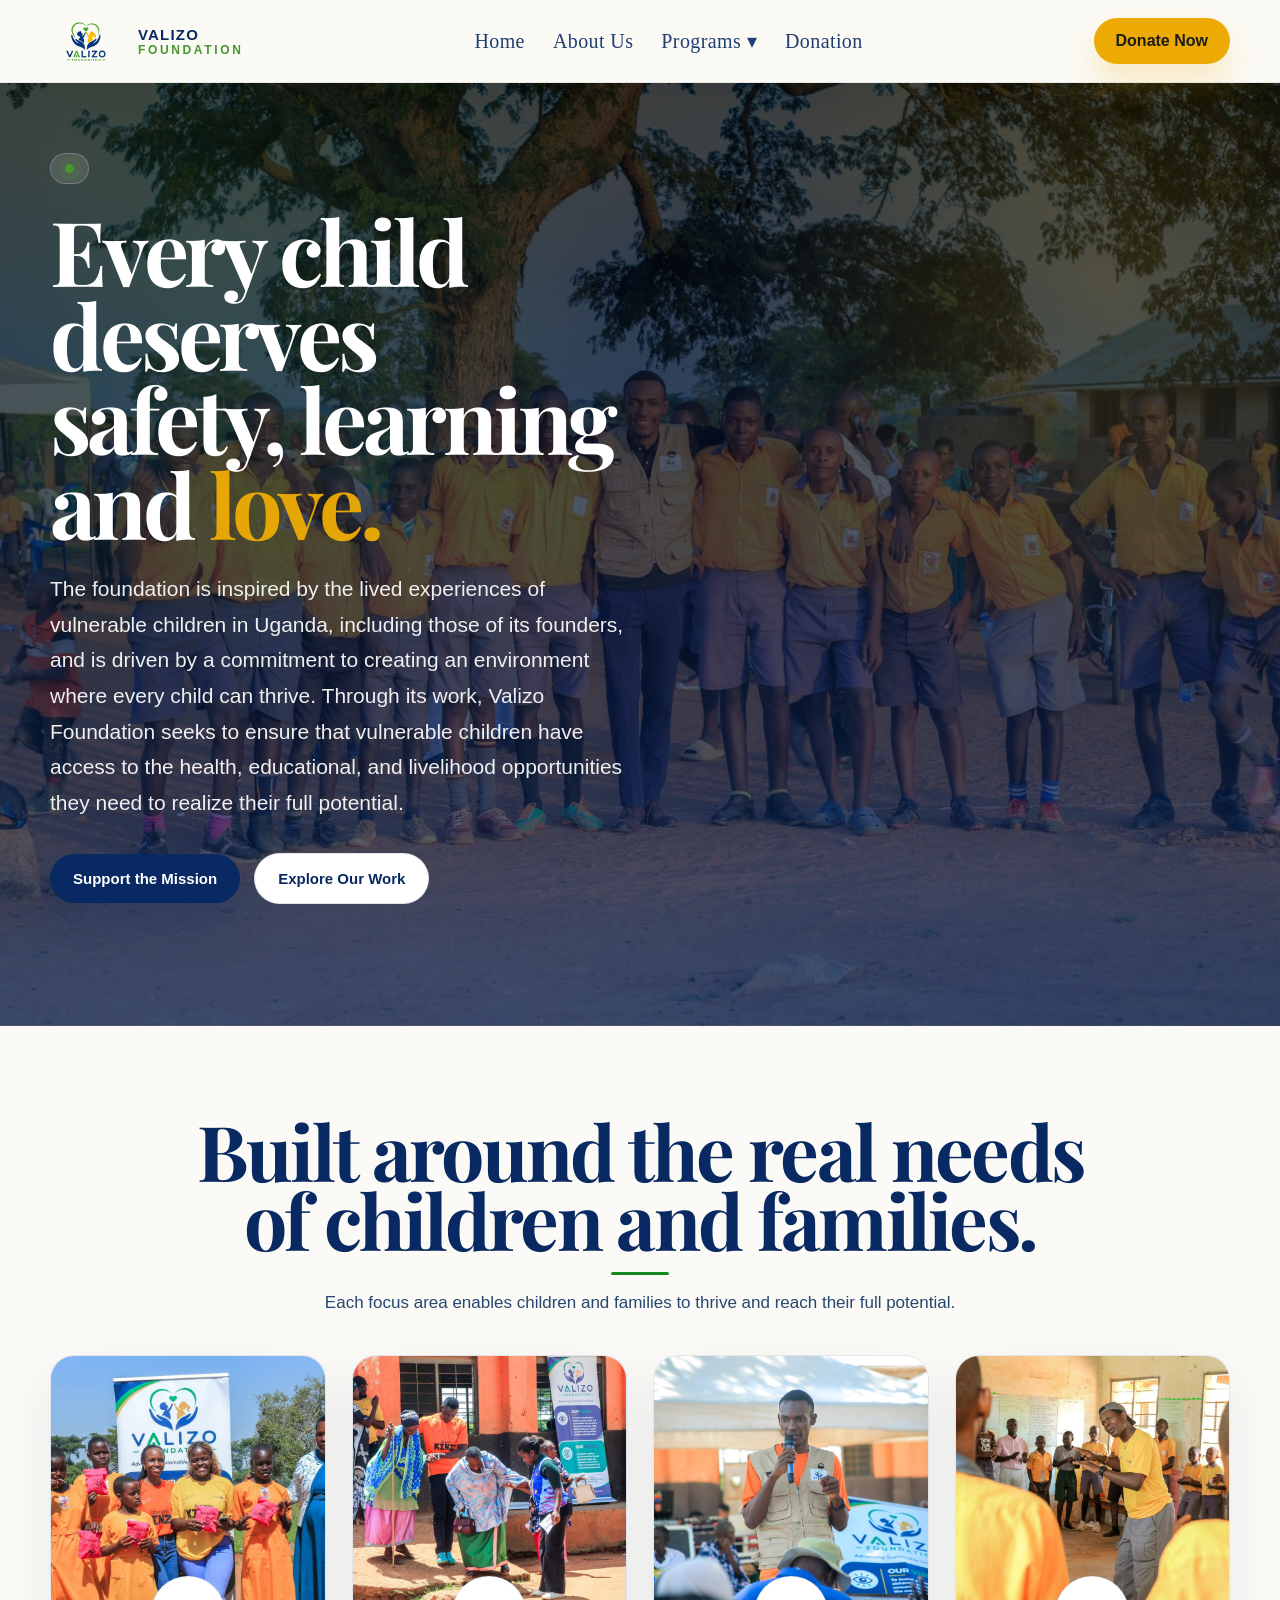
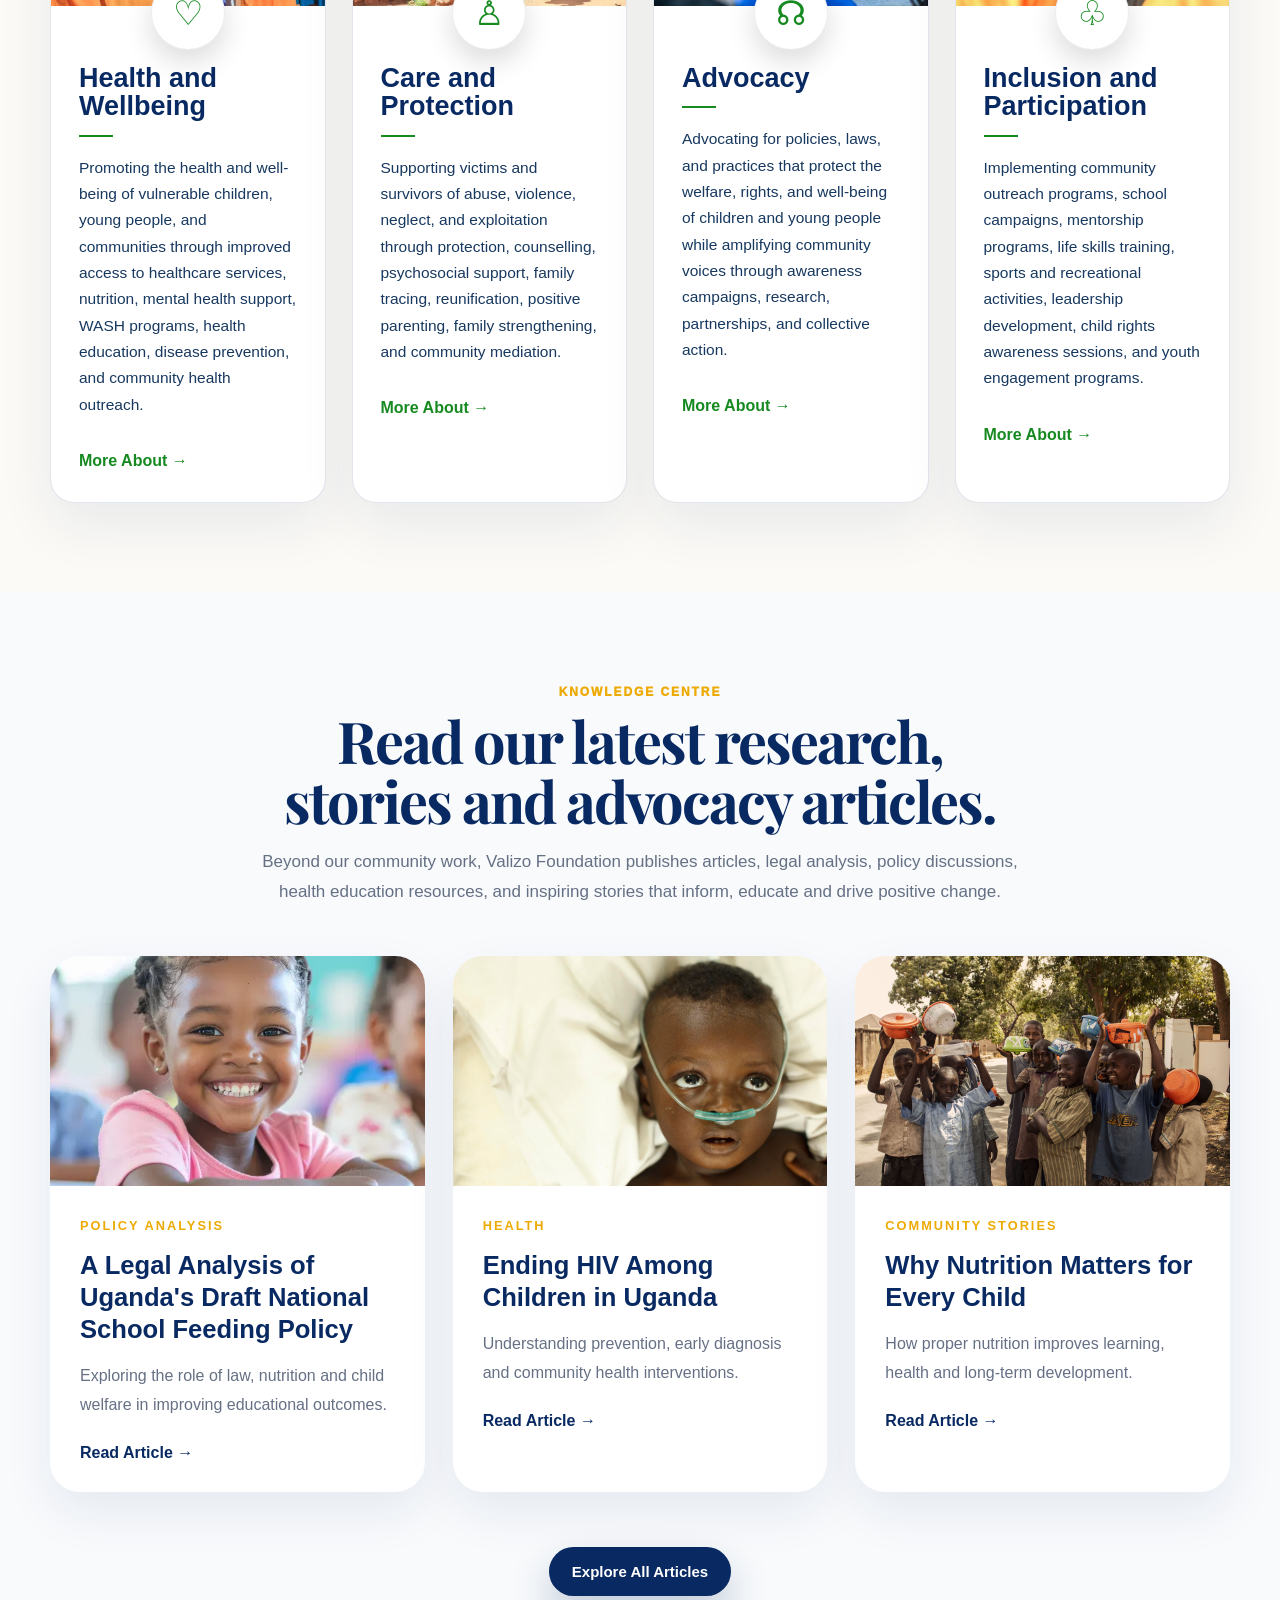
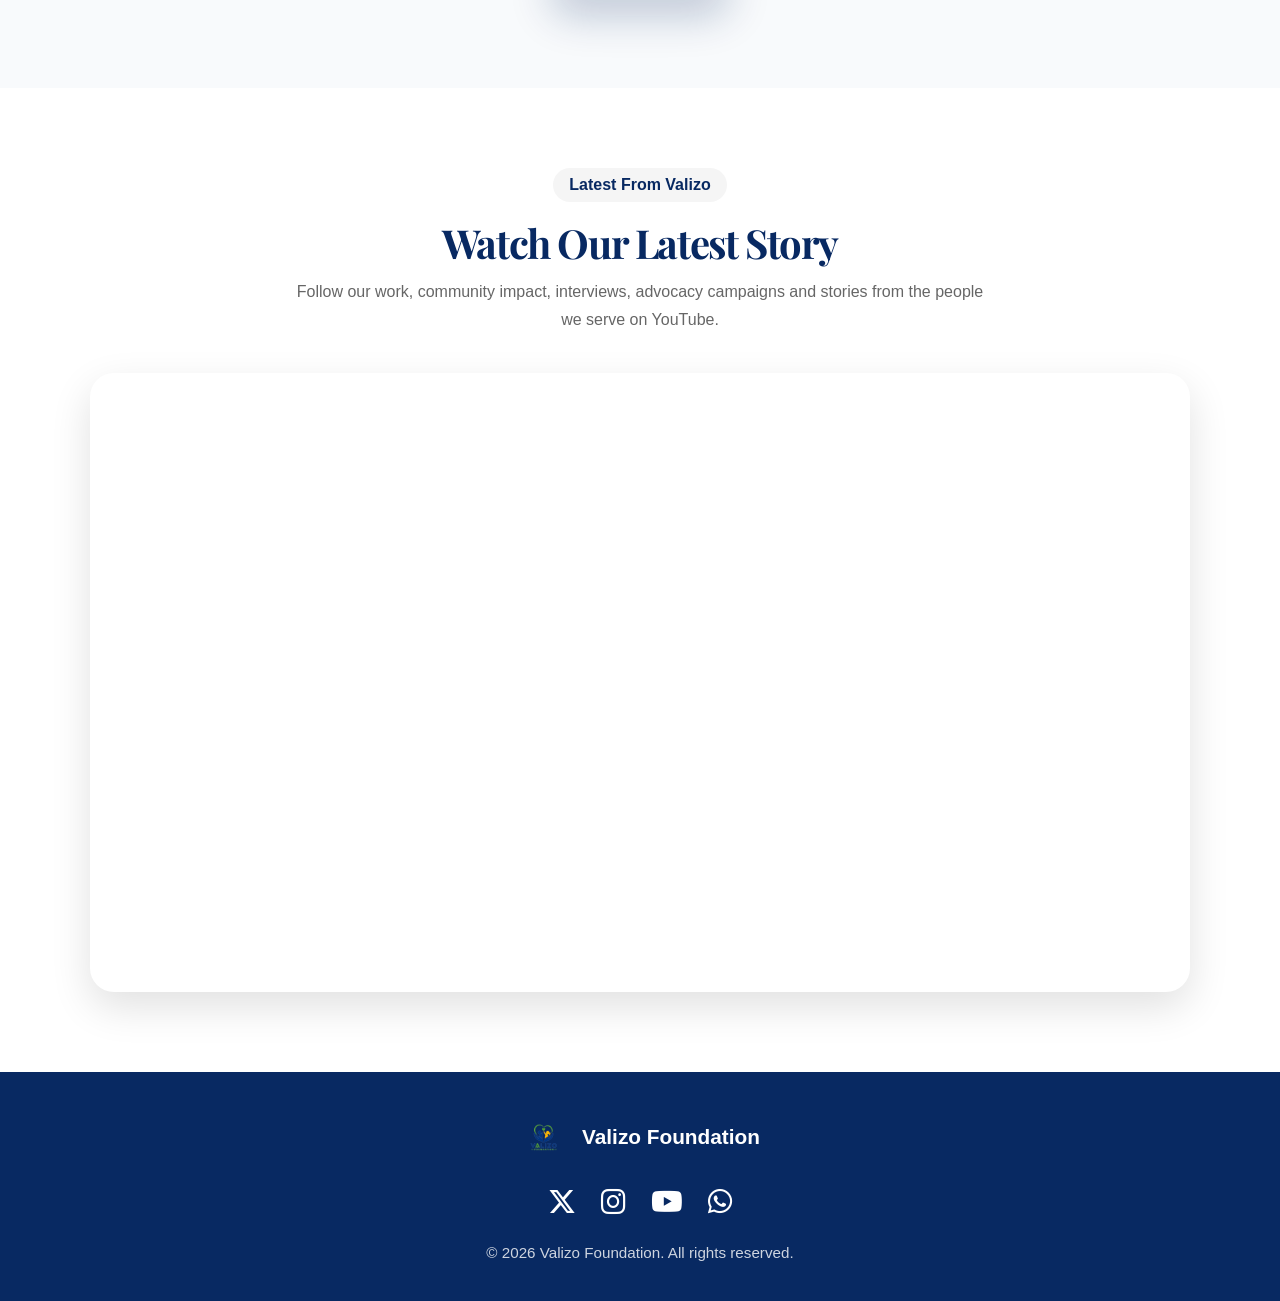
==== index.html @ 02eb1c88 "Update website content and add school feeding policy document" ====
<!DOCTYPE html>
<html lang="en">
<head>
  <meta charset="UTF-8" />
  <meta name="viewport" content="width=device-width, initial-scale=1.0" />

  <title>Valizo Foundation</title>
  <meta name="description" content=" Valizo Foundation supports vulnerable children and young people in hard-to-reach communities by providing assistance in basic needs, education, healthcare, advocacy, psychosocial support, and family strengthening. The foundation is inspired by the lived experiences of vulnerable children in Uganda, including those of its founders, and is driven by a commitment to creating an environment where every child can thrive. Through its work, Valizo Foundation seeks to ensure that vulnerable children have access to the health, educational, and livelihood opportunities they need to realize their full potential." />
  <link rel="preconnect" href="https://fonts.googleapis.com">
  <link rel="preconnect" href="https://fonts.gstatic.com" crossorigin>
  <link rel="stylesheet" href="https://cdnjs.cloudflare.com/ajax/libs/font-awesome/6.5.2/css/all.min.css">
  <link href="https://fonts.googleapis.com/css2?family=Inter:wght@400;500;600;700;800;900&family=Playfair+Display:wght@700;800&display=swap" rel="stylesheet">
  <link rel="stylesheet" href="css/style.css" />
  <link rel="stylesheet" href="css/responsive.css" />
</head>

<body>
  <header class="topbar">
    <nav class="nav" aria-label="Main navigation">
      <a class="brand" href="#home" aria-label="Valizo Foundation home">
        <img src="assets/valizo_logo.png" alt="Valizo Foundation logo" />
        <span class="brandText">
          <strong>Valizo</strong>
          <span>Foundation</span>
        </span>
      </a>

      <div class="links">
        <a href="#home">Home</a>
        <a href="about.html">About Us</a>

        <div class="dropdown">
          <a href="#programs">Programs ▾</a>
          <div class="dropdown-content">
            <a href="projects.html">Projects</a>
            <a href="advocacy.html">Advocacy</a>
            <a href="blogs.html">Blogs</a>

          </div>
        </div>

        <a href="donate.html">Donation</a>
      </div>

      <a class="donateBtn" href="donate.html">Donate Now</a>
      <button class="mobileMenu" aria-label="Open menu" aria-expanded="false">☰</button>
    </nav>
  </header>

  <main>
    <section class="hero heroHome" id="home">
      <div class="heroInner">
        <div class="heroCopy heroLight">
          <div class="eyebrow heroEyebrow"></div>

          <h1 class="heroTitle">
            Every child deserves safety, learning and <span>love.</span>
          </h1>

          <p class="lead heroLead">
         The foundation is inspired by the lived experiences of vulnerable children in Uganda, including those of its founders, and is driven by a commitment to creating an environment where every child can thrive. Through its work, Valizo Foundation seeks to ensure that vulnerable children have access to the health, educational, and livelihood opportunities they need to realize their full potential.
    
          </p>
          <div class="heroActions">
            <a class="primary" href="#donation">Support the Mission</a>
            <a class="secondary" href="#programs">Explore Our Work</a>
          </div>
        </div>
      </div>
    </section>
<section class="section programsClean" id="programs">
  <div class="container">

    <div class="programsHead">
      <h2>Built around the real needs<br>of children and families.</h2>
      <div class="headLine"></div>
      <p>Each focus area enables children and families to thrive and reach their full potential.</p>
    </div>

    <div class="programsGrid">

      <article class="programCard">
        <div class="programImage">
          <img src="assets/children27.jpg" alt="Valizo Foundation health and wellbeing">
        </div>
        <div class="programIcon">♡</div>
        <div class="programBody">
          <h3>Health and Wellbeing</h3>
          <span></span>
          <p>Promoting the health and well-being of vulnerable children, young people, and communities through improved access to healthcare services, nutrition, mental health support, WASH programs, health education, disease prevention, and community health outreach.</p>
          <a href="health-andwellbeing.html">More About →</a>
        </div>
      </article>

      <article class="programCard">
        <div class="programImage">
          <img src="assets/children28.jpg" alt="Valizo Foundation care and protection">
        </div>
        <div class="programIcon">♙</div>
        <div class="programBody">
          <h3>Care and Protection</h3>
          <span></span>
          <p>Supporting victims and survivors of abuse, violence, neglect, and exploitation through protection, counselling, psychosocial support, family tracing, reunification, positive parenting, family strengthening, and community mediation.</p>
          <a href="care-protection.html">More About  →</a>
        </div>
      </article>

      <article class="programCard">
        <div class="programImage">
          <img src="assets/children24.jpg" alt="Valizo Foundation advocacy">
        </div>
        <div class="programIcon">☊</div>
        <div class="programBody">
          <h3>Advocacy</h3>
          <span></span>
          <p>Advocating for policies, laws, and practices that protect the welfare, rights, and well-being of children and young people while amplifying community voices through awareness campaigns, research, partnerships, and collective action.</p>
          <a href="advocacy.html">More About →</a>
        </div>
      </article>

      <article class="programCard">
        <div class="programImage">
          <img src="assets/children29.jpg" alt="Valizo Foundation inclusion and participation">
        </div>
        <div class="programIcon">♧</div>
        <div class="programBody">
          <h3>Inclusion and Participation</h3>
          <span></span>
          <p>Implementing community outreach programs, school campaigns, mentorship programs, life skills training, sports and recreational activities, leadership development, child rights awareness sessions, and youth engagement programs.</p>
          <a href="inclusion-participation.html">More About →</a>
        </div>
      </article>

    </div>
  </div>
</section>


<section class="section aboutBlogs">
    <div class="container">

        <div class="sectionHead">
            <div class="label">Knowledge Centre</div>
            <h2>Read our latest research, stories and advocacy articles.</h2>

            <p>
                Beyond our community work, Valizo Foundation publishes articles,
                legal analysis, policy discussions, health education resources,
                and inspiring stories that inform, educate and drive positive change.
            </p>
        </div>

        <div class="blogPreviewGrid">

            <article class="blogPreviewCard">
                <img src="assets/children19.jpg" alt="Policy Analysis">

                <div class="blogPreviewBody">
                    <span>Policy Analysis</span>

                    <h3>
                        A Legal Analysis of Uganda's Draft National School Feeding Policy
                    </h3>

                    <p>
                        Exploring the role of law, nutrition and child welfare in improving educational outcomes.
                    </p>

                    <a href="school-feeding-policy.html">
                        Read Article →
                    </a>
                </div>
            </article>

            <article class="blogPreviewCard">
                <img src="assets/children17.jpg" alt="Health">

                <div class="blogPreviewBody">
                    <span>Health</span>

                    <h3>
                        Ending HIV Among Children in Uganda
                    </h3>

                    <p>
                        Understanding prevention, early diagnosis and community health interventions.
                    </p>

                    <a href="health-andwellbeing.html">
                        Read Article →
                    </a>
                </div>
            </article>

            <article class="blogPreviewCard">
                <img src="assets/children9.jpg" alt="Nutrition">

                <div class="blogPreviewBody">
                    <span>Community Stories</span>

                    <h3>
                        Why Nutrition Matters for Every Child
                    </h3>

                    <p>
                        How proper nutrition improves learning, health and long-term development.
                    </p>

                    <a href="nutrition.html">
                        Read Article →
                    </a>
                </div>
            </article>

        </div>

        <div class="blogsButton">
            <a href="blogs.html" class="primary">
                Explore All Articles
            </a>
        </div>

    </div>
</section>

    <section class="youtubeSection">
      <div class="youtubeInner">
        <span class="youtubeBadge">Latest From Valizo</span>

        <h2>Watch Our Latest Story</h2>

        <p>
          Follow our work, community impact, interviews, advocacy campaigns and stories from the people we serve on YouTube.
        </p>

        <div class="videoWrapper">
          <iframe
            src="https://www.youtube.com/embed/ygCQEAZRJg0"
            title="Valizo Foundation YouTube Video"
            frameborder="0"
            allowfullscreen>
          </iframe>
        </div>
      </div>
    </section>



    <!-- Donation Popup -->
<div class="donationModal" id="donationModal">
  <div class="donationOverlay"></div>

  <div class="donationPopup">
    <button class="closeDonation" id="closeDonation">&times;</button>

    <div class="donationSlider" id="donationSlider">

      <section class="donationStep">
        <span class="donateLabel">Step 1 of 3</span>
        <h2>Donation From</h2>
        <p>Tell us who is making this donation.</p>

        <label>Name</label>
        <input type="text" id="donorName" placeholder="Enter your full name">

        <label>Cause</label>
        <select id="donationCause">
          <option>Pay School Fees</option>
          <option>Medical Support</option>
          <option>Food Support</option>
          <option>Advocacy Campaigns</option>
          <option>Greatest Need</option>
        </select>

        <label>Amount</label>
        <input type="number" id="donationAmount" placeholder="Enter amount in UGX">

        <button class="modalNext" type="button" id="goToPayment">
          Continue
        </button>
      </section>

      <section class="donationStep">
        <span class="donateLabel">Step 2 of 3</span>
        <h2>Select Payment Mode</h2>
        <p>Choose how you would like to complete your donation.</p>

        <div class="paymentChoiceGrid">
          <button class="paymentChoice mtn" type="button" data-method="mtn">
            <span>MTN</span>
            <small>Mobile Money</small>
          </button>

          <button class="paymentChoice airtel" type="button" data-method="airtel">
            <span>Airtel</span>
            <small>Money</small>
          </button>

          <button class="paymentChoice visa" type="button" data-method="visa">
            <span>VISA</span>
            <small>Card Payment</small>
          </button>
        </div>

        <button class="modalBack" type="button" id="backToDetails">
          Back
        </button>
      </section>

      <section class="donationStep">
        <span class="donateLabel">Step 3 of 3</span>
        <h2 id="paymentTitle">Payment Details</h2>
        <p id="paymentDescription">
          Enter your payment details to continue.
        </p>

        <div class="selectedPaymentBadge" id="selectedPaymentBadge">
          MTN Mobile Money
        </div>

        <div class="mobileMoneyFields" id="mobileMoneyFields">
          <label id="phoneLabel">MTN Number</label>
          <input type="tel" id="mobileNumber" placeholder="Example: 256701777769">

          <p class="paymentNote">
            You will receive a prompt on your phone to enter your PIN.
          </p>
        </div>

        <div class="visaFields" id="visaFields">
          <label>Cardholder Name</label>
          <input type="text" placeholder="Name on card">

          <label>Card Number</label>
          <input type="text" placeholder="0000 0000 0000 0000">

          <div class="cardRow">
            <div>
              <label>Expiry Date</label>
              <input type="text" placeholder="MM/YY">
            </div>

            <div>
              <label>CVV</label>
              <input type="password" placeholder="123">
            </div>
          </div>
        </div>

        <div class="stepActions">
          <button class="modalBack" type="button" id="backToMethods">
            Back
          </button>

          <button class="submitDonation" type="button">
            Complete Donation
          </button>
        </div>
      </section>

    </div>
  </div>
</div>

<!-- Donation Popup End -->

  </main>

  <footer class="siteFooter">
    <div class="footerContent">
      <div class="footerLogo">
        <img src="assets/valizo_logo.png" alt="Valizo Foundation logo">
        <span>Valizo Foundation</span>
      </div>

      <div class="socialLinks">
        <a href="https://x.com/ValizoFoundati_" target="_blank" aria-label="Valizo Foundation on X">
          <i class="fa-brands fa-x-twitter"></i>
        </a>

        <a href="https://instagram.com/valizofoundation" target="_blank" aria-label="Valizo Foundation on Instagram">
          <i class="fa-brands fa-instagram"></i>
        </a>

        <a href="https://youtube.com/@valizofoundation" target="_blank" aria-label="Valizo Foundation on YouTube">
          <i class="fa-brands fa-youtube"></i>
        </a>

        <a href="https://wa.me/2567017777769" target="_blank" aria-label="Valizo Foundation on WhatsApp">
          <i class="fa-brands fa-whatsapp"></i>
        </a>
      </div>

      <p class="copyright">
        © <span id="year"></span> Valizo Foundation. All rights reserved.
      </p>
    </div>
  </footer>
  

  <script src="js/main.js"></script>
  <script async src="https://platform.twitter.com/widgets.js" charset="utf-8"></script>
</body>
</html>
---- css/style.css ----
:root {
      --green: #46982f;
      --blue: #082962;
      --gold: #edaa04;
      --ink: #0e1e35;
      --muted: #657084;
      --soft: #f7f7f2;
      --cream: #fbfaf5;
      --white: #ffffff;
      --line: rgba(8, 41, 98, 0.12);
      --shadow: 0 24px 70px rgba(8, 41, 98, 0.12);
    }

    * { box-sizing: border-box; margin: 0; padding: 0; }
    html { scroll-behavior: smooth; }
    body {
       font-family: 'Lora', sans-serif;
      color: var(--ink);
      background: var(--cream);
      overflow-x: hidden;
      
    }

    h1,h2,h3,h4,h5,h6 {font-family: 'Cormorant Garamond', sans-serif;}
    a { color: inherit; text-decoration: none; }
    img { max-width: 100%; display: block; 
     font-weight:600;
    letter-spacing:-0.02em;
    
    }
    

    .topbar {
      position: sticky;
      top: 0;
      z-index: 50;
      background: rgba(251, 250, 245, 0.88);
      backdrop-filter: blur(18px);
      border-bottom: 1px solid rgba(8, 41, 98, 0.08);
    }

    .nav {
      width: min(1180px, calc(100% - 36px));
      margin: 0 auto;
      height: 82px;
      display: flex;
      align-items: center;
      justify-content: space-between;
      gap: 24px;
    }

    .brand { display: flex; align-items: center; gap: 12px; }
    .brand img { width: 76px; height: auto; }
    .brandText strong { display: block; color: var(--blue); font-size: 15px; letter-spacing: .08em; text-transform: uppercase; }
    .brandText span { display: block; color: var(--green); font-size: 12px; font-weight: 800; letter-spacing: .22em; text-transform: uppercase; }

   .links {
  display: flex;
  align-items: center;
  gap: 28px;
  color: var(--blue);
}

.links a,
.dropdown > a {
  font-family: "DM Serif Display", serif;
  font-size: 20px;
  font-weight: 400;
  letter-spacing: .02em;
  opacity: .9;
  transition: .3s ease;
}

.links a:hover,
.dropdown > a:hover {
  color: var(--green);
  opacity: 1;
}

/* Dropdown */
.dropdown {
  position: relative;
}

.dropdown > a {
  display: flex;
  align-items: center;
  gap: 6px;
}

.dropdown-content {
  position: absolute;
  top: calc(100% + 12px);
  left: 0;
  min-width: 200px;
  background: white;
  border: 1px solid var(--line);
  border-radius: 18px;
  padding: 10px 0;
  box-shadow: 0 18px 52px rgba(8, 41, 98, .10);
  opacity: 0;
  visibility: hidden;
  transform: translateY(8px);
  transition: all .25s ease;
  z-index: 1000;
}

.dropdown-content a {
  display: block;
  padding: 12px 18px;
  color: var(--blue);
  font-size: 14px;
  font-weight: 700;
}

.dropdown-content a:hover {
  background: rgba(70, 152, 47, .08);
  color: var(--green);
}

.dropdown:hover .dropdown-content {
  opacity: 1;
  visibility: visible;
  transform: translateY(0);
}

    .donateBtn {
      display: inline-flex;
      align-items: center;
      justify-content: center;
      border-radius: 999px;
      padding: 14px 22px;
      background: var(--gold);
      color: #1b1b1b;
      font-weight: 900;
      box-shadow: 0 18px 34px rgba(237, 170, 4, .22);
    }

    .mobileMenu { display: none; width: 44px; height: 44px; border-radius: 999px; border: 1px solid var(--line); background: white; color: var(--blue); font-size: 22px; }

    .hero {
      position: relative;
      overflow: hidden;
      min-height: calc(100vh - 82px);
      display: grid;
      align-items: center;
      padding: 70px 0 80px;
    }

    .hero::before {
      content: "";
      position: absolute;
      inset: 0;
      background:
        radial-gradient(circle at 16% 20%, rgba(70, 152, 47, .14), transparent 26rem),
        radial-gradient(circle at 87% 22%, rgba(237, 170, 4, .18), transparent 24rem),
        radial-gradient(circle at 70% 86%, rgba(8, 41, 98, .10), transparent 30rem);
      pointer-events: none;
    }

    .heroInner {
      position: relative;
      width: min(1180px, calc(100% - 36px));
      margin: 0 auto;
      display: grid;
      grid-template-columns: 1.02fr .98fr;
      align-items: center;
      gap: 54px;
    }

    .eyebrow {
      display: inline-flex;
      align-items: center;
      gap: 10px;
      padding: 10px 14px;
      background: rgba(70, 152, 47, .12);
      border: 1px solid rgba(70, 152, 47, .16);
      border-radius: 999px;
      color: var(--green);
      font-size: 12px;
      font-weight: 900;
      letter-spacing: .12em;
      text-transform: uppercase;
      margin-bottom: 24px;
    }

    .eyebrow::before { content: ""; width: 9px; height: 9px; border-radius: 50%; background: var(--green); box-shadow: 0 0 0 7px rgba(70, 152, 47, .14); }

    h1 {
      font-family: "Playfair Display", Georgia, serif;
      font-size: clamp(48px, 7vw, 92px);
      line-height: .94;
      color: var(--blue);
      letter-spacing: -.045em;
      margin-bottom: 26px;
    }

    h1 span { color: var(--green); }

    .lead {max-width: 650px; color: var(--muted); font-size: clamp(17px, 2vw, 21px); line-height: 1.7; margin-bottom: 32px; }

    .heroActions { display: flex; flex-wrap: wrap; gap: 14px; align-items: center; margin-bottom: 42px; }
    .primary, .secondary { border-radius: 999px; padding: 16px 23px; font-size: 15px; font-weight: 900; display: inline-flex; align-items: center; justify-content: center; }
    .primary { background: var(--blue); color: white; box-shadow: 0 20px 42px rgba(8, 41, 98, .24); }
    .secondary { background: white; color: var(--blue); border: 1px solid var(--line); }

    .quickStats { display: grid; grid-template-columns: repeat(3, 1fr); gap: 14px; max-width: 680px; }
    .stat { background: rgba(255,255,255,.78); border: 1px solid var(--line); border-radius: 22px; padding: 20px; box-shadow: 0 18px 48px rgba(8, 41, 98, .07); }
    .stat strong { display: block; font-size: 25px; color: var(--gold); margin-bottom: 8px; }
    .stat span { color: var(--muted); font-size: 13px; line-height: 1.45; font-weight: 700; }

    .visual {
      position: relative;
      min-height: 620px;
      display: grid;
      place-items: center;
    }

    .ugandaShape {
      position: absolute;
      width: min(520px, 92%);
      aspect-ratio: 1;
      right: 0;
      top: 18px;
      opacity: .96;
      filter: drop-shadow(0 34px 50px rgba(8, 41, 98, .10));
    }

    .photoMain {
      position: relative;
      z-index: 2;
      width: min(390px, 78%);
      aspect-ratio: 1;
      border-radius: 50%;
      border: 12px solid white;
      background: linear-gradient(135deg, rgba(8, 41, 98, .10), rgba(70, 152, 47, .14));
      display: grid;
      place-items: center;
      text-align: center;
      color: var(--blue);
      font-weight: 900;
      box-shadow: var(--shadow);
      overflow: hidden;
    }

    .photoMain::after, .photoSmall::after, .founderPhoto::after, .storyPhoto::after, .campaignPhoto::after {
      content: attr(data-label);
      position: absolute;
      inset: 0;
      display: grid;
      place-items: center;
      padding: 20px;
      color: rgba(8, 41, 98, .72);
      font-weight: 900;
      text-align: center;
      background:
        linear-gradient(135deg, rgba(255,255,255,.50), rgba(255,255,255,.12));
    }

    .photoSmall {
      position: absolute;
      z-index: 3;
      border-radius: 50%;
      border: 8px solid white;
      background: rgba(237, 170, 4, .15);
      box-shadow: 0 18px 46px rgba(8, 41, 98, .14);
      overflow: hidden;
    }
    .photoSmall.one { width: 132px; height: 132px; left: 32px; top: 128px; }
    .photoSmall.two { width: 118px; height: 118px; right: 22px; bottom: 120px; }
    .photoSmall.three { width: 92px; height: 92px; left: 118px; bottom: 70px; background: rgba(70, 152, 47, .14); }

    .floatingCard {
      position: absolute;
      z-index: 4;
      left: 6px;
      bottom: 18px;
      width: min(310px, 82%);
      background: var(--blue);
      color: white;
      border-radius: 26px;
      padding: 22px;
      box-shadow: 0 26px 62px rgba(8, 41, 98, .26);
    }
    .floatingCard small { display: block; color: rgba(255,255,255,.74); font-weight: 900; text-transform: uppercase; letter-spacing: .12em; margin-bottom: 9px; font-size: 11px; }
    .floatingCard p { font-size: 19px; line-height: 1.35; font-weight: 900; }

    .section { padding: 92px 0; }
    .container { width: min(1180px, calc(100% - 36px)); margin: 0 auto; }
    .sectionHead { text-align: center; max-width: 780px; margin: 0 auto 46px; }
    .label { color: var(--gold); font-size: 12px; letter-spacing: .16em; text-transform: uppercase; font-weight: 950; margin-bottom: 12px; }
    h2 { font-family: "Playfair Display", Georgia, serif; color: var(--blue); font-size: clamp(34px, 4.5vw, 58px); line-height: 1.04; letter-spacing: -.035em; margin-bottom: 16px; }
    .sectionHead p { color: var(--muted); font-size: 17px; line-height: 1.75; }

    .cards { display: grid; grid-template-columns: repeat(4, 1fr); gap: 20px; }
    .card { background: white; border: 1px solid var(--line); border-radius: 28px; padding: 26px; box-shadow: 0 18px 52px rgba(8, 41, 98, .07); transition: transform .25s ease, box-shadow .25s ease; }
    .card:hover { transform: translateY(-5px); box-shadow: var(--shadow); }
    .icon { width: 54px; height: 54px; border-radius: 18px; display: grid; place-items: center; background: rgba(237, 170, 4, .14); color: var(--blue); font-size: 25px; margin-bottom: 18px; }
    .card h3 { color: var(--blue); font-size: 20px; margin-bottom: 11px; }
    .card p { color: var(--muted); line-height: 1.65; font-size: 14px; }

    .story { background: white; }
    .storyGrid { display: grid; grid-template-columns: .92fr 1.08fr; gap: 58px; align-items: center; }
    .storyMedia { position: relative; min-height: 450px; }
    .storyPhoto { position: absolute; border-radius: 42px; background: linear-gradient(135deg, rgba(8, 41, 98, .08), rgba(70, 152, 47, .14)); overflow: hidden; box-shadow: var(--shadow); border: 10px solid white; }
    .storyPhoto.big { width: 76%; aspect-ratio: .86; left: 0; top: 0; }
    .storyPhoto.small { width: 44%; aspect-ratio: 1; right: 0; bottom: 0; border-radius: 50%; background: rgba(237, 170, 4, .15); }
    .storyText .label { margin-bottom: 16px; }
    .storyPhoto::after {display: none;}
    .storyText p { color: var(--muted); font-size: 17px; line-height: 1.8; margin-bottom: 18px; }
    .quote { margin-top: 28px; padding: 24px; border-left: 5px solid var(--green); background: var(--soft); border-radius: 0 24px 24px 0; color: var(--blue); font-weight: 900; line-height: 1.55; }

    .campaigns { background: var(--cream); }
    .campaignGrid { display: grid; grid-template-columns: repeat(4, 1fr); gap: 22px; }
    .campaign { overflow: hidden; border-radius: 30px; background: white; border: 1px solid var(--line); box-shadow: 0 18px 52px rgba(8, 41, 98, .07); }
    .campaignPhoto { position: relative; height: 210px; background: linear-gradient(135deg, rgba(8, 41, 98, .10), rgba(237, 170, 4, .14)); overflow: hidden; }
    .campaignBody { padding: 24px; }
    .campaignBody h3 { color: var(--blue); font-size: 21px; margin-bottom: 10px; }
    .campaignBody p { color: var(--muted); line-height: 1.65; font-size: 14px; margin-bottom: 18px; }
    .learn { color: var(--green); font-weight: 950; font-size: 14px; }

    .founders { background: rgba(255, 255, 255, 0.988); }
    .founderGrid { display: grid; grid-template-columns: repeat(3, 1fr); gap: 22px; }
    .founder { text-align: center; padding: 26px; border-radius: 30px; background: var(--cream); border: 1px solid var(--line); }
    .founderPhoto { position: relative; width: 168px; aspect-ratio: 1; border-radius: 50%; margin: 0 auto 18px; background: linear-gradient(135deg, rgba(8, 41, 98, .10), rgba(70, 152, 47, .14)); overflow: hidden; border: 8px solid white; }
    .founder h3 { color: var(--blue); font-size: 19px; margin-bottom: 7px; }
    .founder p { color: var(--muted); line-height: 1.6; font-size: 14px; }
    .founderPhoto::after {display: none;}
    .founderPhoto img {width: 100%;height: 100%; object-fit: cover;}

   

    .cta { padding: 92px 0; background: var(--blue); color: white; position: relative; overflow: hidden; }
    .cta::before { content: ""; position: absolute; width: 460px; height: 460px; border-radius: 50%; background: rgba(70, 152, 47, .24); right: -140px; top: -150px; }
    .cta::after { content: ""; position: absolute; width: 300px; height: 300px; border-radius: 50%; background: rgba(237, 170, 4, .24); left: -120px; bottom: -130px; }
    .ctaInner { position: relative; z-index: 1; display: grid; grid-template-columns: 1fr auto; gap: 30px; align-items: center; }
    .cta h2 { color: white; max-width: 760px; margin-bottom: 12px; }
    .cta p { color: rgba(255,255,255,.78); font-size: 17px; line-height: 1.7; max-width: 680px; }
    .cta .donateBtn { background: var(--gold); color: #1b1b1b; }

    footer { background: #061d46; color: rgba(255,255,255,.74); padding: 42px 0; }
    .footerInner { width: min(1180px, calc(100% - 36px)); margin: 0 auto; display: flex; justify-content: space-between; gap: 20px; align-items: center; }
    .footerBrand { display: flex; align-items: center; gap: 12px; color: white; font-weight: 900; }
    .footerBrand img { width: 58px; border-radius: 12px; }

/* Projects page */
.projectsHero {
  position: relative;
  overflow: hidden;
  padding: 120px 0 86px;
  background:
    radial-gradient(circle at 14% 22%, rgba(70, 152, 47, .16), transparent 28rem),
    radial-gradient(circle at 86% 18%, rgba(237, 170, 4, .17), transparent 26rem),
    var(--cream);
}

.projectsHero::after {
  content: "";
  position: absolute;
  right: -140px;
  bottom: -180px;
  width: 520px;
  height: 520px;
  border-radius: 50%;
  background: rgba(8, 41, 98, .07);
}

.projectsHeroInner {
  position: relative;
  z-index: 1;
  display: grid;
  grid-template-columns: 1.1fr .9fr;
  gap: 48px;
  align-items: center;
}

.projectsHeroCopy h1 {
  font-family: "Playfair Display", Georgia, serif;
  font-size: clamp(48px, 7vw, 88px);
  line-height: .95;
  color: var(--blue);
  letter-spacing: -.045em;
  margin-bottom: 24px;
}

.projectsHeroCard {
  border-radius: 36px;
  padding: 38px;
  background: var(--blue);
  color: white;
  box-shadow: var(--shadow);
  position: relative;
  overflow: hidden;
}

.projectsHeroCard::before {
  content: "";
  position: absolute;
  width: 190px;
  height: 190px;
  right: -60px;
  top: -70px;
  border-radius: 50%;
  background: rgba(237, 170, 4, .28);
}

.projectsHeroCard span {
  display: block;
  color: rgba(255,255,255,.72);
  font-weight: 900;
  text-transform: uppercase;
  letter-spacing: .14em;
  font-size: 12px;
  margin-bottom: 18px;
}

.projectsHeroCard strong {
  display: block;
  font-family: "Playfair Display", Georgia, serif;
  font-size: 48px;
  line-height: 1;
  margin-bottom: 18px;
}

.projectsHeroCard p {
  color: rgba(255,255,255,.78);
  font-size: 16px;
  line-height: 1.7;
}

.projectFeature {
  display: grid;
  grid-template-columns: 1.05fr .95fr;
  gap: 46px;
  align-items: center;
}

.projectImage {
  border-radius: 34px;
  overflow: hidden;
  min-height: 450px;
  box-shadow: var(--shadow);
  border: 10px solid white;
  background: var(--soft);
}

.projectImage img {
  width: 100%;
  height: 100%;
  min-height: 450px;
  object-fit: cover;
  display: block;
}

.projectContent h2 {
  text-align: left;
}

.projectIntro {
  color: var(--muted);
  font-size: 18px;
  line-height: 1.75;
  margin-bottom: 24px;
}

.projectContent p {
  color: var(--muted);
  font-size: 16px;
  line-height: 1.75;
  margin-bottom: 24px;
}

.projectMeta {
  display: grid;
  grid-template-columns: repeat(3, 1fr);
  gap: 12px;
  margin: 26px 0;
}

.projectMeta div {
  border-radius: 20px;
  padding: 18px;
  border: 1px solid var(--line);
  background: var(--cream);
}

.projectMeta strong {
  display: block;
  color: var(--gold);
  font-size: 12px;
  text-transform: uppercase;
  letter-spacing: .12em;
  margin-bottom: 8px;
}

.projectMeta span {
  display: block;
  color: var(--blue);
  font-size: 14px;
  line-height: 1.4;
  font-weight: 900;
}

.projectListSection {
  background: var(--cream);
}

.projectGrid {
  display: grid;
  grid-template-columns: repeat(3, 1fr);
  gap: 22px;
}

.projectCard {
  background: white;
  border: 1px solid var(--line);
  border-radius: 30px;
  overflow: hidden;
  box-shadow: 0 18px 52px rgba(8, 41, 98, .07);
}

.projectPlaceholder {
  height: 230px;
  position: relative;
  background: linear-gradient(135deg, rgba(8, 41, 98, .10), rgba(70, 152, 47, .14));
  overflow: hidden;
}

.projectPlaceholder::after {
  content: attr(data-label);
  position: absolute;
  inset: 0;
  display: grid;
  place-items: center;
  padding: 20px;
  color: rgba(8, 41, 98, .72);
  font-weight: 900;
  text-align: center;
}

.projectPlaceholder img,
.projectCard img,
.photoMain img,
.photoSmall img,
.storyPhoto img,
.campaignPhoto img,
.campaignImage img {
  width: 100%;
  height: 100%;
  object-fit: cover;
}

.projectCardBody {
  padding: 24px;
}

.projectCardBody span {
  color: var(--gold);
  font-size: 12px;
  text-transform: uppercase;
  letter-spacing: .14em;
  font-weight: 950;
}

.projectCardBody h3 {
  color: var(--blue);
  font-size: 22px;
  margin: 10px 0;
}

.projectCardBody p {
  color: var(--muted);
  font-size: 14px;
  line-height: 1.65;
}

.collaborationProcess {
  background: white;
}

.processGrid {
  display: grid;
  grid-template-columns: repeat(4, 1fr);
  gap: 18px;
}

.processGrid article {
  border-radius: 26px;
  border: 1px solid var(--line);
  background: var(--cream);
  padding: 24px;
}

.processGrid strong {
  color: var(--green);
  font-size: 30px;
  display: block;
  margin-bottom: 18px;
}

.processGrid h3 {
  color: var(--blue);
  font-size: 20px;
  margin-bottom: 10px;
}

.processGrid p {
  color: var(--muted);
  font-size: 14px;
  line-height: 1.65;
}



.heroHome {
  background:
    linear-gradient(
      rgba(0, 0, 0, 0.75),
      rgba(8, 41, 98, 0.65)
    ),
    url("../assets/children22.jpg");
  background-size: cover;
  background-position: center center;
  background-repeat: no-repeat;
}

.heroLight {
  color: white;
}

.heroEyebrow {
  background: rgba(255, 255, 255, .12);
  color: white;
  border: 1px solid rgba(255, 255, 255, .2);
}

.heroTitle {
  color: white;
}

.heroTitle span {
  color: #edab04f4;
}

.heroLead {
  color: rgba(255, 255, 255, .92);
}

/* Campaign image wrapper */
.campaignImage {
  height: 210px;
  overflow: hidden;
}

.campaignImage img {
  width: 100%;
  height: 100%;
  object-fit: cover;
}

/* Founder placeholder */
.founderPlaceholder {
  background:
    linear-gradient(135deg, rgba(8, 41, 98, .10), rgba(70, 152, 47, .14)),
    var(--soft);
}

/* YouTube section moved from inline HTML */
.youtubeSection {
  padding: 80px 20px;
  background: #fff;
}

.youtubeInner {
  max-width: 1100px;
  margin: 0 auto;
  text-align: center;
}

.youtubeBadge {
  display: inline-block;
  padding: 8px 16px;
  border-radius: 30px;
  background: #f5f5f5;
  color: var(--blue);
  font-weight: 600;
}

.youtubeSection h2 {
  margin: 20px 0 15px;
  font-size: 2.5rem;
  color: var(--blue);
}

.youtubeSection p {
  max-width: 700px;
  margin: 0 auto 40px;
  color: #666;
  line-height: 1.7;
}

.videoWrapper {
  position: relative;
  padding-bottom: 56.25%;
  height: 0;
  overflow: hidden;
  border-radius: 24px;
  box-shadow: 0 15px 40px rgba(0, 0, 0, .12);
}

.videoWrapper iframe {
  position: absolute;
  top: 0;
  left: 0;
  width: 100%;
  height: 100%;
  border: 0;
}

/* Footer moved from inline HTML */
.siteFooter {
  background: var(--blue);
  padding: 40px 20px;
  text-align: center;
  color: white;
}

.footerContent {
  display: flex;
  flex-direction: column;
  align-items: center;
  gap: 15px;
}

.footerLogo {
  display: flex;
  align-items: center;
  gap: 12px;
}

.footerLogo img {
  height: 50px;
  width: auto;
}

.footerLogo span {
  font-size: 1.3rem;
  font-weight: 700;
}

.socialLinks {
  display: flex;
  justify-content: center;
  gap: 25px;
  margin: 10px 0;
}

.socialLinks a {
  color: white;
  font-size: 28px;
  text-decoration: none;
  transition: .25s ease;
}

.socialLinks a:hover {
  color: var(--gold);
  transform: translateY(-3px);
}

.copyright {
  margin: 0;
  font-size: .95rem;
  color: rgba(255, 255, 255, .8);
}

/* DONATION MODAL — MODERN IPHONE STYLE */

.donationModal {
  position: fixed;
  inset: 0;
  z-index: 9999;
  display: none;
  align-items: center;
  justify-content: center;
  padding: 18px;
}

.donationModal.active {
  display: flex;
}

.donationOverlay {
  position: absolute;
  inset: 0;
  background: rgba(8, 41, 98, .38);
  backdrop-filter: blur(18px);
}

.donationPopup {
  position: relative;
  z-index: 2;
  width: min(430px, 100%);
  max-height: 88vh;
  overflow: hidden;
  border-radius: 34px;
  background: rgba(255, 255, 255, .88);
  backdrop-filter: blur(34px);
  border: 1px solid rgba(255,255,255,.65);
  box-shadow: 0 30px 90px rgba(8,41,98,.22);
}

.closeDonation {
  position: absolute;
  top: 14px;
  right: 14px;
  z-index: 20;
  width: 34px;
  height: 34px;
  border: none;
  border-radius: 50%;
  background: rgba(8,41,98,.08);
  color: var(--blue);
  font-size: 22px;
  cursor: pointer;
}

.donationSlider {
  display: flex;
  width: 300%;
  transition: transform .5s cubic-bezier(.22, 1, .36, 1);
}

.donationStep {
  width: 100%;
  padding: 38px 26px 28px;
  min-height: auto;
  text-align: center;
}

.donationStep .donateLabel {
  margin-bottom: 14px;
}

.donationStep h2 {
  color: var(--blue);
  font-size: 34px;
  line-height: 1.05;
  margin-bottom: 10px;
}

.donationStep p {
  max-width: 320px;
  margin: 0 auto 22px;
  color: var(--muted);
  font-size: 14px;
  line-height: 1.6;
}

.donationStep label {
  display: block;
  text-align: left;
  color: var(--blue);
  font-size: 13px;
  font-weight: 700;
  margin: 0 0 7px;
}

.donationStep input,
.donationStep select {
  width: 100%;
  height: 48px;
  padding: 0 15px;
  border-radius: 16px;
  border: 1px solid rgba(8,41,98,.12);
  background: rgba(255,255,255,.78);
  margin-bottom: 14px;
  outline: none;
  font-family: inherit;
  font-size: 14px;
}

.modalNext,
.submitDonation,
.modalBack {
  width: 100%;
  height: 50px;
  border-radius: 999px;
  font-weight: 800;
  font-size: 14px;
  cursor: pointer;
}

.modalNext,
.submitDonation {
  border: none;
  background: var(--blue);
  color: white;
}

.modalBack {
  border: 1px solid rgba(8,41,98,.12);
  background: rgba(255,255,255,.75);
  color: var(--blue);
}

.paymentChoiceGrid {
  display: grid;
  grid-template-columns: 1fr;
  gap: 12px;
  margin: 20px 0 18px;
}

.paymentChoice {
  height: 74px;
  border-radius: 22px;
  border: 1px solid rgba(8,41,98,.10);
  background: rgba(255,255,255,.76);
  cursor: pointer;
  display: flex;
  align-items: center;
  justify-content: center;
  gap: 14px;
  transition: .25s ease;
}

.paymentChoice:hover {
  transform: translateY(-2px);
  box-shadow: 0 12px 30px rgba(8,41,98,.10);
}

.paymentChoice span {
  font-size: 24px;
  font-weight: 900;
}

.paymentChoice small {
  color: var(--muted);
  font-size: 13px;
  font-weight: 700;
}

.paymentChoice.mtn span {
  color: #ffcc00;
}

.paymentChoice.airtel span {
  color: #e40000;
}

.paymentChoice.visa span {
  color: #1434cb;
}

.selectedPaymentBadge {
  display: inline-flex;
  justify-content: center;
  align-items: center;
  min-height: 38px;
  padding: 9px 16px;
  border-radius: 999px;
  background: rgba(237,170,4,.16);
  color: var(--blue);
  font-size: 13px;
  font-weight: 800;
  margin-bottom: 18px;
}

.mobileMoneyFields,
.visaFields {
  text-align: left;
}

.visaFields {
  display: none;
}

.cardRow {
  display: grid;
  grid-template-columns: 1fr 1fr;
  gap: 12px;
}

.paymentNote {
  padding: 14px;
  border-radius: 18px;
  background: rgba(70,152,47,.09);
  color: var(--green) !important;
  font-size: 13px !important;
  font-weight: 700;
  margin: 4px 0 16px !important;
  text-align: center;
}

.stepActions {
  display: grid;
  grid-template-columns: 1fr;
  gap: 10px;
}


.programsClean {
  background: #fbfaf6;
  padding: 90px 0;
}

.programsHead {
  text-align: center;
  max-width: 920px;
  margin: 0 auto 42px;
}

.programsHead h2 {
  font-size: clamp(42px, 6vw, 78px);
  line-height: .9;
  color: #082962;
  margin-bottom: 18px;
}

.headLine {
  width: 58px;
  height: 3px;
  background: #168a20;
  margin: 0 auto 18px;
  border-radius: 20px;
}

.programsHead p {
  color: #26476f;
  font-size: 17px;
}

.programsGrid {
  display: grid;
  grid-template-columns: repeat(4, 1fr);
  gap: 26px;
}

.programCard {
  position: relative;
  background: #fff;
  border-radius: 24px;
  overflow: hidden;
  border: 1px solid rgba(8, 41, 98, .12);
  box-shadow: 0 22px 55px rgba(8, 41, 98, .08);
}

.programImage img {
  width: 100%;
  height: 250px;
  object-fit: cover;
  display: block;
}

.programIcon {
  position: absolute;
  top: 220px;
  left: 50%;
  transform: translateX(-50%);
  width: 74px;
  height: 74px;
  border-radius: 50%;
  background: #fff;
  color: #168a20;
  display: flex;
  align-items: center;
  justify-content: center;
  font-size: 34px;
  box-shadow: 0 12px 28px rgba(0,0,0,.14);
  border: 1px solid rgba(8,41,98,.08);
}

.programBody {
  padding: 58px 28px 32px;
}

.programBody h3 {
  color: #082962;
  font-size: 27px;
  line-height: 1.05;
  margin-bottom: 14px;
}

.programBody span {
  display: block;
  width: 34px;
  height: 2px;
  background: #168a20;
  margin-bottom: 18px;
}

.programBody p {
  color: #17385f;
  font-size: 15.5px;
  line-height: 1.7;
  margin-bottom: 34px;
}

.programBody a {
  color: #168a20;
  font-weight: 800;
  text-decoration: none;
}

@media (max-width: 1100px) {
  .programsGrid {
    grid-template-columns: repeat(2, 1fr);
  }
}

@media (max-width: 650px) {
  .programsClean {
    padding: 60px 0;
  }

  .programsGrid {
    grid-template-columns: 1fr;
  }

  .programImage img {
    height: 230px;
  }

  .programIcon {
    top: 200px;
  }
}


.partnersBelt {
  padding: 80px 0;
  background: linear-gradient(180deg, #ffffff 0%, #f7faf6 100%);
  overflow: hidden;
}

.partnersHeader {
  text-align: center;
  max-width: 760px;
  margin: 0 auto 36px;
  padding: 0 20px;
}

.partnersHeader span {
  display: inline-block;
  margin-bottom: 10px;
  color: #46982f;
  font-weight: 800;
  font-size: 13px;
  text-transform: uppercase;
  letter-spacing: .14em;
}

.partnersHeader h2 {
  margin: 0;
  color: #082962;
  font-size: clamp(28px, 4vw, 48px);
  line-height: 1.05;
}

.logoBelt {
  width: 100%;
  overflow: hidden;
  position: relative;
}

.logoBelt::before,
.logoBelt::after {
  content: "";
  position: absolute;
  top: 0;
  width: 120px;
  height: 100%;
  z-index: 2;
  pointer-events: none;
}

.logoBelt::before {
  left: 0;
  background: linear-gradient(90deg, #f7faf6, transparent);
}

.logoBelt::after {
  right: 0;
  background: linear-gradient(270deg, #f7faf6, transparent);
}

.logoTrack {
  display: flex;
  align-items: center;
  gap: 26px;
  width: max-content;
  animation: logoScroll 24s linear infinite;
}

.logoBelt:hover .logoTrack {
  animation-play-state: paused;
}

.partnerLogo {
  width: 190px;
  height: 96px;
  flex: 0 0 auto;
  border-radius: 26px;
  background: #ffffff;
  border: 1px solid rgba(8, 41, 98, 0.1);
  box-shadow: 0 18px 45px rgba(8, 41, 98, 0.08);
  display: flex;
  align-items: center;
  justify-content: center;
  padding: 22px;
}

.partnerLogo img {
  max-width: 100%;
  max-height: 54px;
  object-fit: contain;
  filter: grayscale(100%);
  opacity: .72;
  transition: .3s ease;
}

.partnerLogo:hover img {
  filter: grayscale(0%);
  opacity: 1;
  transform: scale(1.05);
}

@keyframes logoScroll {
  from {
    transform: translateX(0);
  }
  to {
    transform: translateX(-50%);
  }
}

@media (max-width: 700px) {
  .partnersBelt {
    padding: 56px 0;
  }

  .partnerLogo {
    width: 150px;
    height: 82px;
    border-radius: 20px;
  }

  .logoTrack {
    gap: 16px;
    animation-duration: 18s;
  }

  .logoBelt::before,
  .logoBelt::after {
    width: 55px;
  }
}

.impactSnapshot {
  background: #fff;
}

.impactBox {
  background: #082962;
  color: #fff;
  border-radius: 38px;
  padding: 60px;
  display: grid;
  grid-template-columns: 1.2fr .8fr;
  gap: 40px;
  align-items: center;
}

.impactBox h2,
.homeCTACard h2 {
  font-family: "Playfair Display", serif;
  font-size: clamp(2rem, 4vw, 4rem);
  line-height: 1;
  margin: 12px 0 18px;
}

.impactBox p {
  color: rgba(255,255,255,.78);
  font-size: 1.05rem;
  line-height: 1.8;
}

.impactStats {
  display: grid;
  gap: 16px;
}

.impactStats div {
  background: rgba(255,255,255,.12);
  border: 1px solid rgba(255,255,255,.18);
  border-radius: 24px;
  padding: 24px;
}

.impactStats strong {
  display: block;
  font-size: 2rem;
  color: #edaa04;
}

.impactStats span {
  color: rgba(255,255,255,.8);
}

.whyValizo {
  background: #f7f9fc;
}

.whyGrid {
  display: grid;
  grid-template-columns: repeat(3, 1fr);
  gap: 26px;
}

.whyGrid article {
  background: #fff;
  border: 1px solid rgba(8,41,98,.08);
  border-radius: 30px;
  padding: 34px;
  box-shadow: 0 20px 50px rgba(8,41,98,.06);
}

.whyGrid span {
  color: #edaa04;
  font-weight: 900;
  letter-spacing: 4px;
}

.whyGrid h3 {
  color: #082962;
  font-size: 1.5rem;
  margin: 18px 0 12px;
}

.whyGrid p {
  color: #607086;
  line-height: 1.7;
}

.homeCTA {
  background: #fff;
}

.homeCTACard {
  text-align: center;
  max-width: 900px;
  margin: auto;
  background: linear-gradient(135deg, rgba(237,170,4,.16), rgba(70,152,47,.12));
  border-radius: 42px;
  padding: 70px 40px;
}

.homeCTACard p {
  max-width: 650px;
  margin: 0 auto 28px;
  color: #607086;
  font-size: 1.08rem;
  line-height: 1.8;
}


.aboutStory {
  background: #fff;
}

.aboutStoryGrid {
  display: grid;
  grid-template-columns: .9fr 1.1fr;
  gap: 60px;
  align-items: start;
}

.aboutStory h2 {
  font-family: "Playfair Display", serif;
  color: #082962;
  font-size: clamp(2rem, 4vw, 4rem);
  line-height: 1;
}

.aboutStory p {
  color: #607086;
  font-size: 1.08rem;
  line-height: 1.9;
  margin-bottom: 18px;
}

.valuesSection {
  background: #f7f9fc;
}

.valuesGrid {
  display: grid;
  grid-template-columns: repeat(4, 1fr);
  gap: 22px;
}

.valuesGrid article {
  background: #fff;
  border-radius: 28px;
  padding: 32px;
  border: 1px solid rgba(8,41,98,.08);
  box-shadow: 0 18px 45px rgba(8,41,98,.06);
}

.valuesGrid h3,
.workSteps h3 {
  color: #082962;
  font-size: 1.35rem;
  margin-bottom: 12px;
}

.valuesGrid p,
.workSteps p {
  color: #607086;
  line-height: 1.7;
}

.howWeWork {
  background: #fff;
}

.workSteps {
  display: grid;
  grid-template-columns: repeat(4, 1fr);
  gap: 22px;
}

.workSteps div {
  padding: 34px;
  border-radius: 30px;
  background: linear-gradient(180deg, #ffffff, #f7f9fc);
  border: 1px solid rgba(8,41,98,.08);
}

.workSteps span {
  color: #edaa04;
  font-weight: 900;
  letter-spacing: 4px;
}


.aboutBlogs{
    background:#f8fafc;
}

.blogPreviewGrid{
    display:grid;
    grid-template-columns:repeat(3,1fr);
    gap:28px;
    margin-top:50px;
}

.blogPreviewCard{
    background:#fff;
    border-radius:30px;
    overflow:hidden;
    box-shadow:0 20px 50px rgba(8,41,98,.08);
    transition:.35s;
}

.blogPreviewCard:hover{
    transform:translateY(-8px);
}

.blogPreviewCard img{
    width:100%;
    height:230px;
    object-fit:cover;
}

.blogPreviewBody{
    padding:30px;
}

.blogPreviewBody span{
    color:#EDAA04;
    font-weight:700;
    text-transform:uppercase;
    letter-spacing:2px;
    font-size:.8rem;
}

.blogPreviewBody h3{
    margin:16px 0;
    color:#082962;
    font-size:1.6rem;
    line-height:1.25;
}

.blogPreviewBody p{
    color:#667085;
    line-height:1.8;
    margin-bottom:24px;
}

.blogPreviewBody a{
    color:#082962;
    text-decoration:none;
    font-weight:700;
}

.blogsButton{
    text-align:center;
    margin-top:55px;
}

/* ================================
   PROJECT PHOTO ALBUM
================================ */

.projectAlbum {
  margin-top: 70px;
  width: 100%;
  max-width: none;
  display: block;
}

.albumHeader {
  width: 100%;
  margin-bottom: 30px;
}

.albumHeader .label {
  margin-bottom: 8px;
}

.albumHeader h3 {
  margin: 0 0 10px;
  font-size: 32px;
  font-weight: 800;
  color: #17251d;
}

.albumHeader p {
  margin: 0;
  color: #66736b;
  font-size: 16px;
  line-height: 1.7;
}


/* PHOTO GRID */

.albumGrid {
  width: 100%;
  max-width: none;
  display: grid;
  grid-template-columns: repeat(4, minmax(0, 1fr));
  gap: 20px;
}


/* INDIVIDUAL PHOTO */

.albumItem {
  position: relative;
  width: 100%;
  aspect-ratio: 4 / 3;
  overflow: hidden;
  border-radius: 14px;
  background: #f1f1f1;
  cursor: pointer;
}

.albumItem img {
  width: 100%;
  height: 100%;
  object-fit: cover;
  display: block;
  transition: transform 0.4s ease;
}

.albumItem:hover img {
  transform: scale(1.06);
}

/* ================================
   PHOTO LIGHTBOX
================================ */

.photoLightbox {
  position: fixed;
  inset: 0;
  background: rgba(0, 0, 0, 0.94);
  display: none;
  align-items: center;
  justify-content: center;
  z-index: 99999;
  padding: 30px;
}

.photoLightbox.active {
  display: flex;
}

.lightboxContent {
  max-width: 1100px;
  max-height: 90vh;
  text-align: center;
  position: relative;
}

.lightboxContent img {
  max-width: 100%;
  max-height: 80vh;
  object-fit: contain;
  border-radius: 8px;
  display: block;
  margin: auto;
}

.lightboxContent p {
  color: #ffffff;
  margin-top: 15px;
  font-size: 15px;
}

.lightboxClose,
.lightboxPrev,
.lightboxNext {
  position: absolute;
  border: none;
  background: rgba(255, 255, 255, 0.12);
  color: white;
  cursor: pointer;
  border-radius: 50%;
  display: flex;
  align-items: center;
  justify-content: center;
  transition: background 0.2s ease;
  z-index: 10;
}

.lightboxClose:hover,
.lightboxPrev:hover,
.lightboxNext:hover {
  background: rgba(255, 255, 255, 0.25);
}

.lightboxClose {
  top: 25px;
  right: 30px;
  width: 45px;
  height: 45px;
  font-size: 30px;
}

.lightboxPrev,
.lightboxNext {
  top: 50%;
  transform: translateY(-50%);
  width: 52px;
  height: 52px;
  font-size: 25px;
}

.lightboxPrev {
  left: 25px;
}

.lightboxNext {
  right: 25px;
}

/* ========================================
   TABLET
======================================== */

@media (max-width: 1000px) {

  .albumGrid {
    grid-template-columns: repeat(3, minmax(0, 1fr));
  }

}

/* ========================================
   MOBILE
======================================== */

@media (max-width: 600px) {

  .projectAlbum {
    margin-top: 50px;
  }

  .albumHeader h3 {
    font-size: 26px;
  }

  .albumGrid {
    grid-template-columns: repeat(2, minmax(0, 1fr));
    gap: 12px;
  }

  .albumItem {
    border-radius: 10px;
  }

  .photoLightbox {
    padding: 15px;
  }

  .lightboxPrev,
  .lightboxNext {
    width: 42px;
    height: 42px;
    font-size: 20px;
  }

  .lightboxPrev {
    left: 10px;
  }

  .lightboxNext {
    right: 10px;
  }

}

.projectAlbum {
  width: 100% !important;
  max-width: none !important;
  display: block !important;
}

.albumGrid {
  width: 100% !important;
  max-width: none !important;
  display: grid !important;
  grid-template-columns: repeat(4, minmax(0, 1fr)) !important;
  gap: 20px !important;
}
---- css/responsive.css ----
@media (max-width: 980px) {
      .links { display: none; }
      .mobileMenu { display: block; }
  .nav { position: relative; }

  .links.is-open {
    position: absolute;
    top: 74px;
    left: 0;
    right: 0;
    display: grid;
    gap: 0;
    padding: 12px;
    background: rgba(251, 250, 245, 0.98);
    border: 1px solid var(--line);
    border-radius: 22px;
    box-shadow: var(--shadow);
  }

  .links.is-open a {
    padding: 14px 12px;
    border-radius: 14px;
  }

  .links.is-open a:hover {
    background: rgba(70, 152, 47, 0.08);
  }

      .hero { min-height: auto; padding: 54px 0 68px; }
      .heroInner, .storyGrid, .ctaInner { grid-template-columns: 1fr; }
      .visual { min-height: 520px; order: -1; }
      .cards { grid-template-columns: repeat(2, 1fr); }
      .campaignGrid, .founderGrid { grid-template-columns: 1fr; }
      .ctaInner { text-align: center; justify-items: center; }
    }

    @media (max-width: 620px) {
      .nav { height: 74px; width: min(100% - 28px, 1180px); }
      .brand img { width: 62px; }
      .brandText strong { font-size: 13px; }
      .brandText span { font-size: 10px; }
      .heroInner, .container, .footerInner { width: min(100% - 28px, 1180px); }
      .hero { padding: 36px 0 58px; }
      .heroInner { gap: 30px; }
      .visual { min-height: 410px; }
      .photoMain { width: 245px; border-width: 8px; }
      .photoSmall.one { width: 86px; height: 86px; left: 8px; top: 88px; border-width: 5px; }
      .photoSmall.two { width: 78px; height: 78px; right: 0; bottom: 86px; border-width: 5px; }
      .photoSmall.three { width: 62px; height: 62px; left: 76px; bottom: 52px; border-width: 5px; }
      .floatingCard { position: relative; left: auto; bottom: auto; width: 100%; margin-top: -12px; border-radius: 22px; }
      .quickStats, .cards { grid-template-columns: 1fr; }
      .heroActions a { width: 100%; }
      .section { padding: 68px 0; }
      .storyMedia { min-height: 360px; }
      .storyPhoto.big { width: 82%; }
      .storyPhoto.small { width: 48%; }
      .campaignPhoto { height: 180px; }
      .footerInner { flex-direction: column; text-align: center; }
    }

@media (max-width: 980px) {
  .projectsHeroInner,
  .projectFeature {
    grid-template-columns: 1fr;
  }

  .projectsHero {
    padding: 86px 0 70px;
  }

  .projectGrid,
  .processGrid {
    grid-template-columns: repeat(2, 1fr);
  }

  .projectImage,
  .projectImage img {
    min-height: 360px;
  }
}

@media (max-width: 620px) {
  .projectsHero {
    padding: 58px 0 56px;
  }

  .projectsHeroCard {
    border-radius: 26px;
    padding: 28px;
  }

  .projectsHeroCard strong {
    font-size: 36px;
  }

  .projectImage {
    border-width: 6px;
    border-radius: 24px;
  }

  .projectImage,
  .projectImage img {
    min-height: 260px;
  }

  .projectMeta,
  .projectGrid,
  .processGrid {
    grid-template-columns: 1fr;
  }

  .projectPlaceholder {
    height: 190px;
  }

  /* BLOG PAGE */

@media (max-width: 1024px) {

  .featuredGrid {
    grid-template-columns: 1fr;
    gap: 40px;
  }

  .blogGrid {
    grid-template-columns: repeat(2, 1fr);
  }

}

@media (max-width: 768px) {

  .blogHero {
    min-height: 380px;
    padding: 80px 0;
  }

  .blogHeroContent {
    padding: 0 20px;
  }

  .blogHero h1 {
    font-size: 42px;
    line-height: 1.1;
  }

  .blogHero p {
    font-size: 16px;
  }

  .featuredBlog {
    padding: 70px 0;
  }

  .featuredImage img {
    height: 320px;
  }

  .blogGrid {
    grid-template-columns: 1fr;
    gap: 24px;
  }

}

@media (max-width: 480px) {

  .blogHero h1 {
    font-size: 34px;
  }

  .blogHero p {
    font-size: 15px;
  }

  .featuredContent h2 {
    font-size: 28px;
  }

  .featuredImage img {
    height: 250px;
  }

  .readMore {
    width: 100%;
    text-align: center;
  }

}


@media (max-width: 768px) {
  .nav {
    height: 74px;
    gap: 10px;
  }

  .brand {
    gap: 8px;
  }

  .brand img {
    width: 45px;
  }

  .brandText strong {
    font-size: 13px;
  }

  .brandText span {
    font-size: 10px;
    letter-spacing: .18em;
  }

  .donateBtn {
    padding: 9px 14px !important;
    font-size: 13px !important;
    min-width: auto !important;
    width: auto !important;
    border-radius: 999px;
    line-height: 1.2;
  }

  .mobileMenu {
    width: 42px;
    height: 42px;
    flex-shrink: 0;
  }
}

@media (max-width: 380px) {
  .donateBtn {
    padding: 8px 12px !important;
    font-size: 12px !important;
  }

  .brand img {
    width: 40px;
  }
}

/* DONATE PAGE */

@media (max-width:1024px){

    .donationGrid{
        grid-template-columns:repeat(2,1fr);
    }

    .paymentBox{
        grid-template-columns:1fr;
    }

}

@media (max-width:768px){

    .donationGrid{
        grid-template-columns:1fr;
    }

    .impactGrid{
        grid-template-columns:1fr;
    }

    .donateHero{
        padding:100px 0 80px;
    }

    .donateHero h1{
        font-size:48px;
    }

}

@media (max-width:480px){

    .donateHero h1{
        font-size:38px;
    }

    .donateHero p{
        font-size:16px;
    }

}

/* BLOG PAGE */

@media (max-width: 1100px){

  .blogLayout{
      grid-template-columns: 1fr;
      gap:40px;
  }

  .blogSidebar{
      order:-1;
  }

}

@media (max-width:768px){

  .blogBanner{
      padding:80px 0;
  }

  .blogBanner h1{
      font-size:42px;
  }

  .blogPostImage img{
      height:280px;
  }

  .blogMeta{
      flex-wrap:wrap;
      gap:12px;
  }

}

@media (max-width: 768px) {
  .donateBtn {
    min-width: 140px;
    padding: 12px 18px;
    font-size: 15px;
  }
}

@media (max-width:480px){

  .blogBanner h1{
      font-size:34px;
  }

  .blogPostContent{
      padding:24px;
  }

  .recentPost{
      flex-direction:column;
      align-items:flex-start;
  }

  .recentPost img{
      width:100%;
      height:160px;
  }

}
}


/* DONATION MODAL — SMALL PHONES */

@media (max-width: 430px) {
  .donationModal {
    align-items: flex-end;
    padding: 0;
  }

  .donationOverlay {
    background: rgba(8, 41, 98, .58);
    backdrop-filter: blur(10px);
  }

  .donationPopup {
    width: 100%;
    max-height: 92vh;
    border-radius: 28px 28px 0 0;
    overflow-y: auto;
  }

  .donationSlider {
    width: 300%;
    align-items: stretch;
  }

  .donationStep {
    width: 100%;
    padding: 26px 18px 30px;
    min-height: auto;
  }

  .closeDonation {
    top: 12px;
    right: 14px;
    width: 36px;
    height: 36px;
    font-size: 22px;
  }

  .donationStep h2 {
    font-size: 32px;
    line-height: 1.05;
    margin-bottom: 10px;
    padding-right: 38px;
  }

  .donationStep p {
    font-size: 14px;
    line-height: 1.6;
    margin-bottom: 18px;
  }

  .donationStep label {
    font-size: 13px;
    margin-bottom: 6px;
  }

  .donationStep input,
  .donationStep select {
    padding: 13px 14px;
    border-radius: 13px;
    margin-bottom: 14px;
    font-size: 14px;
  }

  .paymentChoiceGrid {
    grid-template-columns: 1fr;
    gap: 12px;
    margin: 20px 0;
  }

  .paymentChoice {
    min-height: 88px;
    border-radius: 20px;
    padding: 16px 18px;
    align-items: flex-start;
  }

  .paymentChoice span {
    font-size: 24px;
  }

  .paymentChoice small {
    font-size: 13px;
  }

  .selectedPaymentBadge {
    font-size: 13px;
    padding: 10px 14px;
    margin-bottom: 16px;
  }

  .modalNext,
  .submitDonation,
  .modalBack {
    padding: 14px;
    font-size: 14px;
  }

  .stepActions {
    grid-template-columns: 1fr;
    gap: 10px;
  }

  .cardRow {
    grid-template-columns: 1fr;
    gap: 0;
  }
}

@media (max-width: 360px) {
  .donationStep {
    padding: 22px 14px 26px;
  }

  .donationStep h2 {
    font-size: 29px;
  }

  .paymentChoice {
    min-height: 82px;
  }

  .paymentChoice span {
    font-size: 22px;
  }
}

/* DONATION MODAL — SAMSUNG S7 AND SMALL PHONES */

@media (max-width: 430px) {
  .donationModal {
    align-items: center;
    padding: 14px;
  }

  .donationPopup {
    width: 100%;
    max-height: 86vh;
    border-radius: 30px;
    overflow-y: auto;
  }

  .donationStep {
    padding: 34px 18px 22px;
  }

  .donationStep h2 {
    font-size: 30px;
  }

  .donationStep p {
    font-size: 13px;
    margin-bottom: 18px;
  }

  .donationStep input,
  .donationStep select {
    height: 44px;
    border-radius: 14px;
    margin-bottom: 12px;
  }

  .paymentChoice {
    height: 66px;
    border-radius: 20px;
  }

  .paymentChoice span {
    font-size: 22px;
  }

  .closeDonation {
    width: 32px;
    height: 32px;
    font-size: 20px;
  }

  .cardRow {
    grid-template-columns: 1fr;
    gap: 0;
  }
}

@media (max-width: 360px) {
  .donationStep {
    padding: 32px 14px 20px;
  }

  .donationStep h2 {
    font-size: 27px;
  }

  .donateLabel {
    font-size: 10px;
    padding: 8px 12px;
  }

  .paymentChoice {
    height: 62px;
  }
}


@media (max-width: 768px) {
  .impactBox {
    grid-template-columns: 1fr;
    padding: 34px 24px;
    border-radius: 30px;
  }

  .whyGrid {
    grid-template-columns: 1fr;
  }

  .homeCTACard {
    padding: 46px 24px;
    border-radius: 30px;
  }
}

@media (max-width: 768px) {
  .aboutStoryGrid,
  .valuesGrid,
  .workSteps {
    grid-template-columns: 1fr;
  }

  .aboutStoryGrid {
    gap: 28px;
  }
}



@media(max-width:768px){

.blogPreviewGrid{
    grid-template-columns:1fr;
}

.blogPreviewCard img{
    height:240px;
}

}
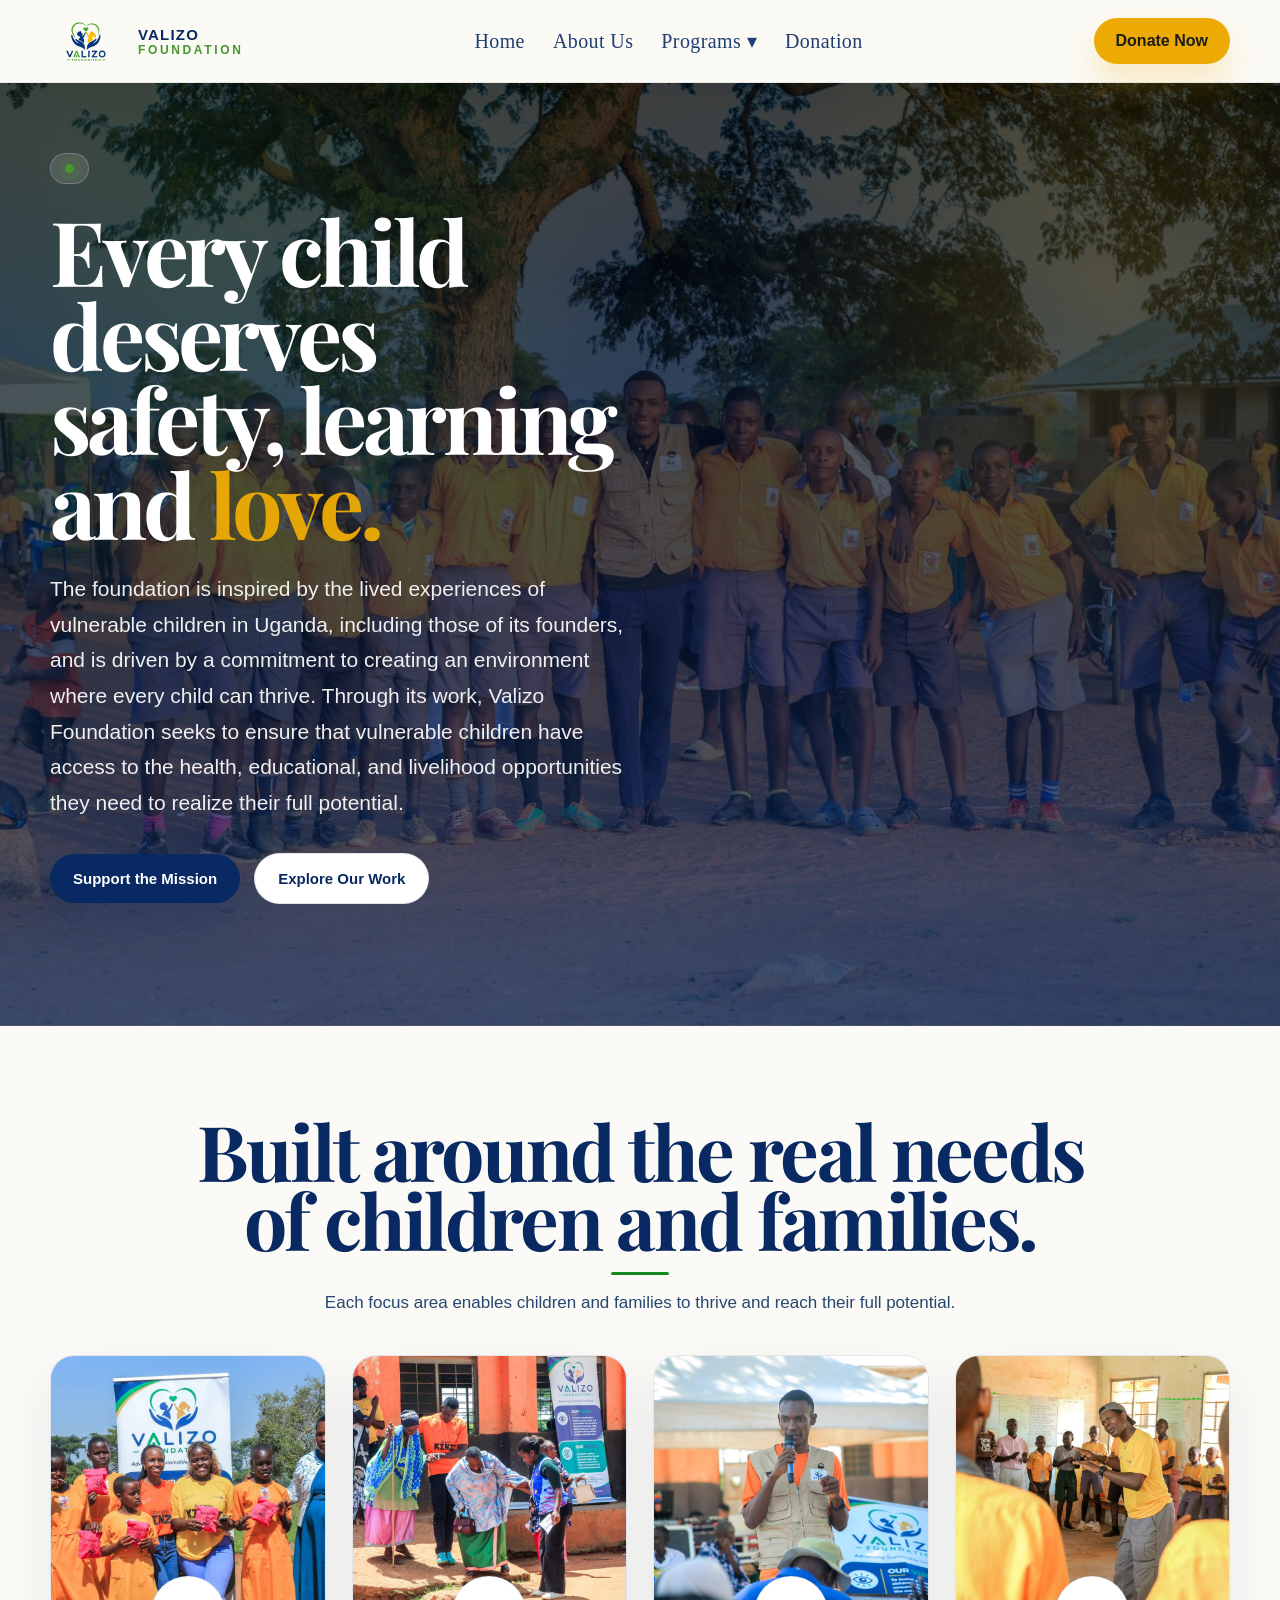
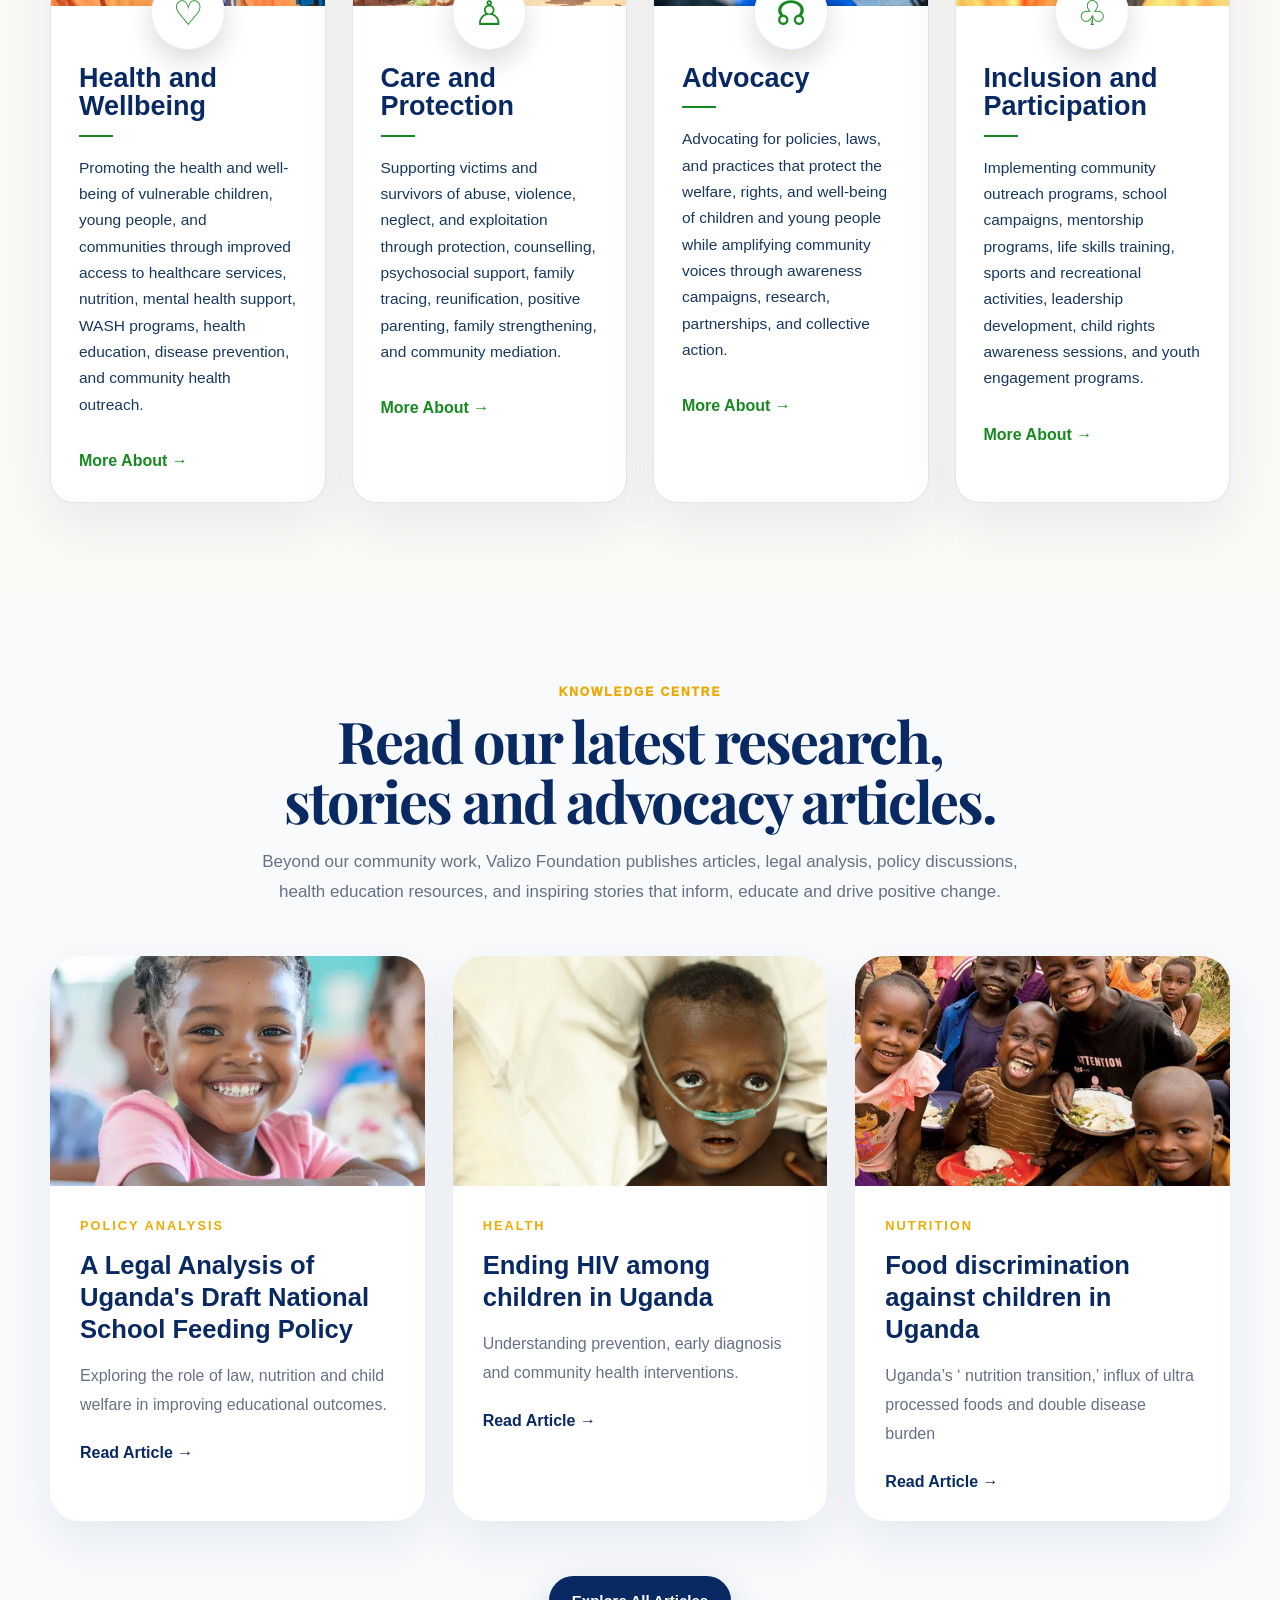
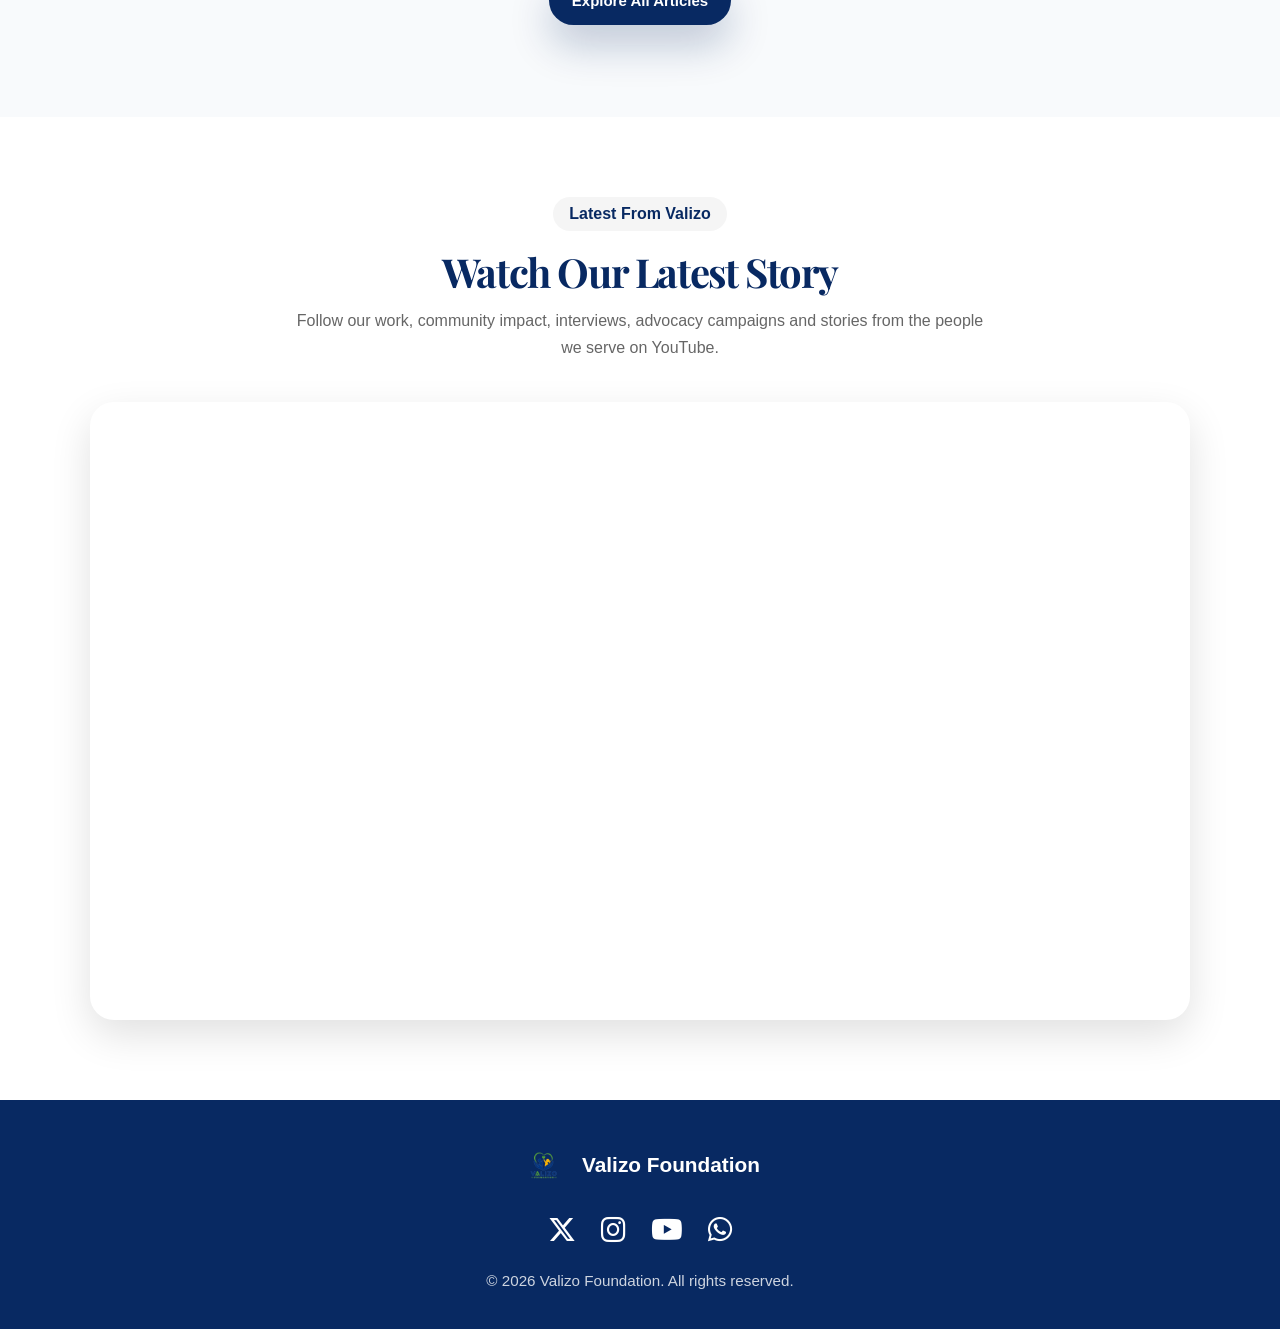
==== commit f134c151: "Upload full Valizo website" ====
--- a/index.html
+++ b/index.html
@@ -3,15 +3,23 @@
 <head>
   <meta charset="UTF-8" />
   <meta name="viewport" content="width=device-width, initial-scale=1.0" />
+  <meta property="og:title" content="Valizo Foundation">
+  <meta property="og:description" content="Valizo Foundation supports vulnerable children and young people in hard-to-reach communities by providing assistance in health, education, protection and livelihood support.">
+  <meta property="og:image" content="https://www.valizo.org/assets/children22.jpg"> 
+  <meta property="og:url" content="https://www.valizo.org/">
+  <meta property="og:type" content="website"> 
+  
 
   <title>Valizo Foundation</title>
   <meta name="description" content=" Valizo Foundation supports vulnerable children and young people in hard-to-reach communities by providing assistance in basic needs, education, healthcare, advocacy, psychosocial support, and family strengthening. The foundation is inspired by the lived experiences of vulnerable children in Uganda, including those of its founders, and is driven by a commitment to creating an environment where every child can thrive. Through its work, Valizo Foundation seeks to ensure that vulnerable children have access to the health, educational, and livelihood opportunities they need to realize their full potential." />
   <link rel="preconnect" href="https://fonts.googleapis.com">
+  <link rel="icon" type="image/png" href="assets/favicon.png">
   <link rel="preconnect" href="https://fonts.gstatic.com" crossorigin>
   <link rel="stylesheet" href="https://cdnjs.cloudflare.com/ajax/libs/font-awesome/6.5.2/css/all.min.css">
   <link href="https://fonts.googleapis.com/css2?family=Inter:wght@400;500;600;700;800;900&family=Playfair+Display:wght@700;800&display=swap" rel="stylesheet">
   <link rel="stylesheet" href="css/style.css" />
   <link rel="stylesheet" href="css/responsive.css" />
+
 </head>
 
 <body>
@@ -179,7 +187,7 @@
                     <span>Health</span>
 
                     <h3>
-                        Ending HIV Among Children in Uganda
+                        Ending HIV among children in Uganda
                     </h3>
 
                     <p>
@@ -193,20 +201,20 @@
             </article>
 
             <article class="blogPreviewCard">
-                <img src="assets/children9.jpg" alt="Nutrition">
+                <img src="assets/children32.jpg" alt="Nutrition">
 
                 <div class="blogPreviewBody">
-                    <span>Community Stories</span>
+                    <span>Nutrition</span>
 
                     <h3>
-                        Why Nutrition Matters for Every Child
+                      Food discrimination against children in Uganda 
                     </h3>
 
                     <p>
-                        How proper nutrition improves learning, health and long-term development.
+                      Uganda’s ‘ nutrition transition,’ influx of ultra processed foods and double disease burden
                     </p>
 
-                    <a href="nutrition.html">
+                    <a href="food-discrimination-uganda.html">
                         Read Article →
                     </a>
                 </div>
@@ -234,12 +242,13 @@
         </p>
 
         <div class="videoWrapper">
-          <iframe
-            src="https://www.youtube.com/embed/ygCQEAZRJg0"
-            title="Valizo Foundation YouTube Video"
-            frameborder="0"
-            allowfullscreen>
-          </iframe>
+         <iframe
+    src="https://www.youtube.com/embed/E1xkXZs0cAQ"
+    title="Valizo Foundation YouTube Video"
+    frameborder="0"
+    allow="accelerometer; autoplay; clipboard-write; encrypted-media; gyroscope; picture-in-picture; web-share"
+    allowfullscreen>
+</iframe>
         </div>
       </div>
     </section>
--- a/css/style.css
+++ b/css/style.css
@@ -1734,4 +1734,263 @@
   display: grid !important;
   grid-template-columns: repeat(4, minmax(0, 1fr)) !important;
   gap: 20px !important;
-}+}
+
+
+/* =========================================
+   VALIZO FOUNDATION NEWSLETTER DESIGN
+========================================= */
+
+.footerNewsletter {
+  position: relative;
+  isolation: isolate;
+  overflow: hidden;
+  max-width: 1120px;
+  margin: 0 auto 48px;
+  padding: 58px 28px 42px;
+  box-sizing: border-box;
+  text-align: center;
+  color: #ffffff;
+
+  background: rgba(25, 77, 52, 0);
+  border: 1px solid rgba(255, 255, 255, 0.25);
+  border-radius: 28px;
+
+  backdrop-filter: blur(18px);
+  -webkit-backdrop-filter: blur(18px);
+
+  box-shadow: 0 12px 40px rgba(0, 0, 0, 0.08);
+}
+
+.newsletterContent {
+  position: relative;
+  z-index: 2;
+  max-width: 660px;
+  margin: 0 auto;
+}
+
+.newsletterEyebrow {
+  display: inline-block;
+  margin-bottom: 15px;
+  color: #d7f0df;
+  font-size: 11px;
+  font-weight: 700;
+  letter-spacing: 2.5px;
+}
+
+.footerNewsletter h2 {
+  margin: 0 0 14px;
+  color: #ffffff;
+  font-size: clamp(30px, 4vw, 43px);
+  font-weight: 750;
+  line-height: 1.2;
+  letter-spacing: -1px;
+}
+
+.newsletterDescription {
+  max-width: 550px;
+  margin: 0 auto 28px;
+  color: rgba(255, 255, 255, 0.88);
+  font-size: 15px;
+  line-height: 1.8;
+}
+
+/* Email form */
+
+.newsletterForm {
+  display: flex;
+  align-items: center;
+  gap: 8px;
+  max-width: 540px;
+  margin: 0 auto;
+  padding: 6px;
+
+  background: rgba(255, 255, 255, 0.12);
+  border: 1px solid rgba(255, 255, 255, 0.4);
+  border-radius: 100px;
+
+  backdrop-filter: blur(10px);
+  -webkit-backdrop-filter: blur(10px);
+}
+
+.newsletterForm input[type="email"] {
+  flex: 1;
+  min-width: 0;
+  height: 48px;
+  padding: 0 20px;
+  box-sizing: border-box;
+
+  border: none;
+  outline: none;
+  border-radius: 100px;
+
+  background: transparent;
+  color: #ffffff;
+  font-family: inherit;
+  font-size: 14px;
+}
+
+.newsletterForm input[type="email"]::placeholder {
+  color: rgba(255, 255, 255, 0.78);
+}
+
+.newsletterForm input[type="email"]:focus-visible {
+  outline: 2px solid #ffffff;
+  outline-offset: -3px;
+}
+
+/* White Subscribe button */
+
+.newsletterForm button {
+  flex-shrink: 0;
+  min-height: 48px;
+  padding: 0 26px;
+
+  display: inline-flex;
+  align-items: center;
+  justify-content: center;
+  gap: 10px;
+
+  border: 1px solid #ffffff;
+  border-radius: 100px;
+
+  background: #ffffff;
+  color: #194d34;
+
+  font-family: inherit;
+  font-size: 14px;
+  font-weight: 700;
+
+  cursor: pointer;
+  transition: background 0.25s ease,
+              color 0.25s ease,
+              transform 0.25s ease;
+}
+
+.newsletterForm button:hover {
+  background: #eaf4ed;
+  color: #123c2b;
+  transform: translateY(-2px);
+}
+
+.newsletterForm button:focus-visible {
+  outline: 3px solid #d7f0df;
+  outline-offset: 3px;
+}
+
+.newsletterForm button:disabled {
+  opacity: 0.7;
+  cursor: wait;
+  transform: none;
+}
+
+/* Privacy and feedback */
+
+.newsletterPrivacy {
+  max-width: 480px;
+  margin: 20px auto 0;
+  color: rgba(255, 255, 255, 0.78);
+  font-size: 12px;
+  line-height: 1.8;
+}
+
+.newsletterMessage {
+  margin: 12px 0 0;
+  color: #ffffff;
+  font-size: 13px;
+  line-height: 1.6;
+}
+
+/* Decorative transparent rings */
+
+.newsletterDecor {
+  position: absolute;
+  z-index: 1;
+  width: 230px;
+  height: 230px;
+
+  border: 1px solid rgba(255, 255, 255, 0.16);
+  border-radius: 44% 56% 60% 40%;
+  pointer-events: none;
+}
+
+.newsletterDecorOne {
+  top: -145px;
+  left: -95px;
+  transform: rotate(25deg);
+
+  box-shadow:
+    0 0 0 10px rgba(255, 255, 255, 0.025),
+    0 0 0 22px rgba(255, 255, 255, 0.02),
+    0 0 0 34px rgba(255, 255, 255, 0.015);
+}
+
+.newsletterDecorTwo {
+  right: -135px;
+  bottom: -165px;
+  transform: rotate(-20deg);
+
+  box-shadow:
+    0 0 0 10px rgba(255, 255, 255, 0.025),
+    0 0 0 22px rgba(255, 255, 255, 0.02),
+    0 0 0 34px rgba(255, 255, 255, 0.015);
+}
+
+/* Accessible hidden label */
+
+.visuallyHidden {
+  position: absolute;
+  width: 1px;
+  height: 1px;
+  padding: 0;
+  margin: -1px;
+  overflow: hidden;
+  clip: rect(0, 0, 0, 0);
+  white-space: nowrap;
+  border: 0;
+}
+
+/* Mobile responsive layout */
+
+@media (max-width: 600px) {
+  .footerNewsletter {
+    margin-bottom: 34px;
+    padding: 40px 18px 30px;
+    border-radius: 22px;
+  }
+
+  .footerNewsletter h2 {
+    font-size: 31px;
+    letter-spacing: -0.5px;
+  }
+
+  .newsletterDescription {
+    font-size: 14px;
+    line-height: 1.7;
+  }
+
+  .newsletterForm {
+    flex-direction: column;
+    align-items: stretch;
+    gap: 6px;
+    padding: 8px;
+    border-radius: 18px;
+  }
+
+  .newsletterForm input[type="email"] {
+    width: 100%;
+    height: 46px;
+    padding: 0 14px;
+    text-align: left;
+  }
+
+  .newsletterForm button {
+    width: 100%;
+    min-height: 46px;
+  }
+
+  .newsletterDecor {
+    width: 150px;
+    height: 150px;
+  }
+}
--- a/css/responsive.css
+++ b/css/responsive.css
@@ -598,4 +598,43 @@
     height:240px;
 }
 
+}
+
+
+/* VALIZO PROJECT PHOTO ALBUM */
+
+@media (max-width: 980px) {
+  .projectAlbum {
+    display: block;
+    width: 100%;
+    margin: 40px auto;
+  }
+
+  .albumGrid {
+    grid-template-columns: repeat(3, minmax(0, 1fr));
+    gap: 14px;
+  }
+}
+
+@media (max-width: 620px) {
+  .albumGrid {
+    grid-template-columns: repeat(2, minmax(0, 1fr));
+    gap: 10px;
+  }
+
+  .albumItem {
+    aspect-ratio: 4 / 3;
+  }
+
+  .albumItem img {
+    width: 100%;
+    height: 100%;
+    object-fit: cover;
+  }
+}
+
+@media (max-width: 360px) {
+  .albumGrid {
+    gap: 8px;
+  }
 }
